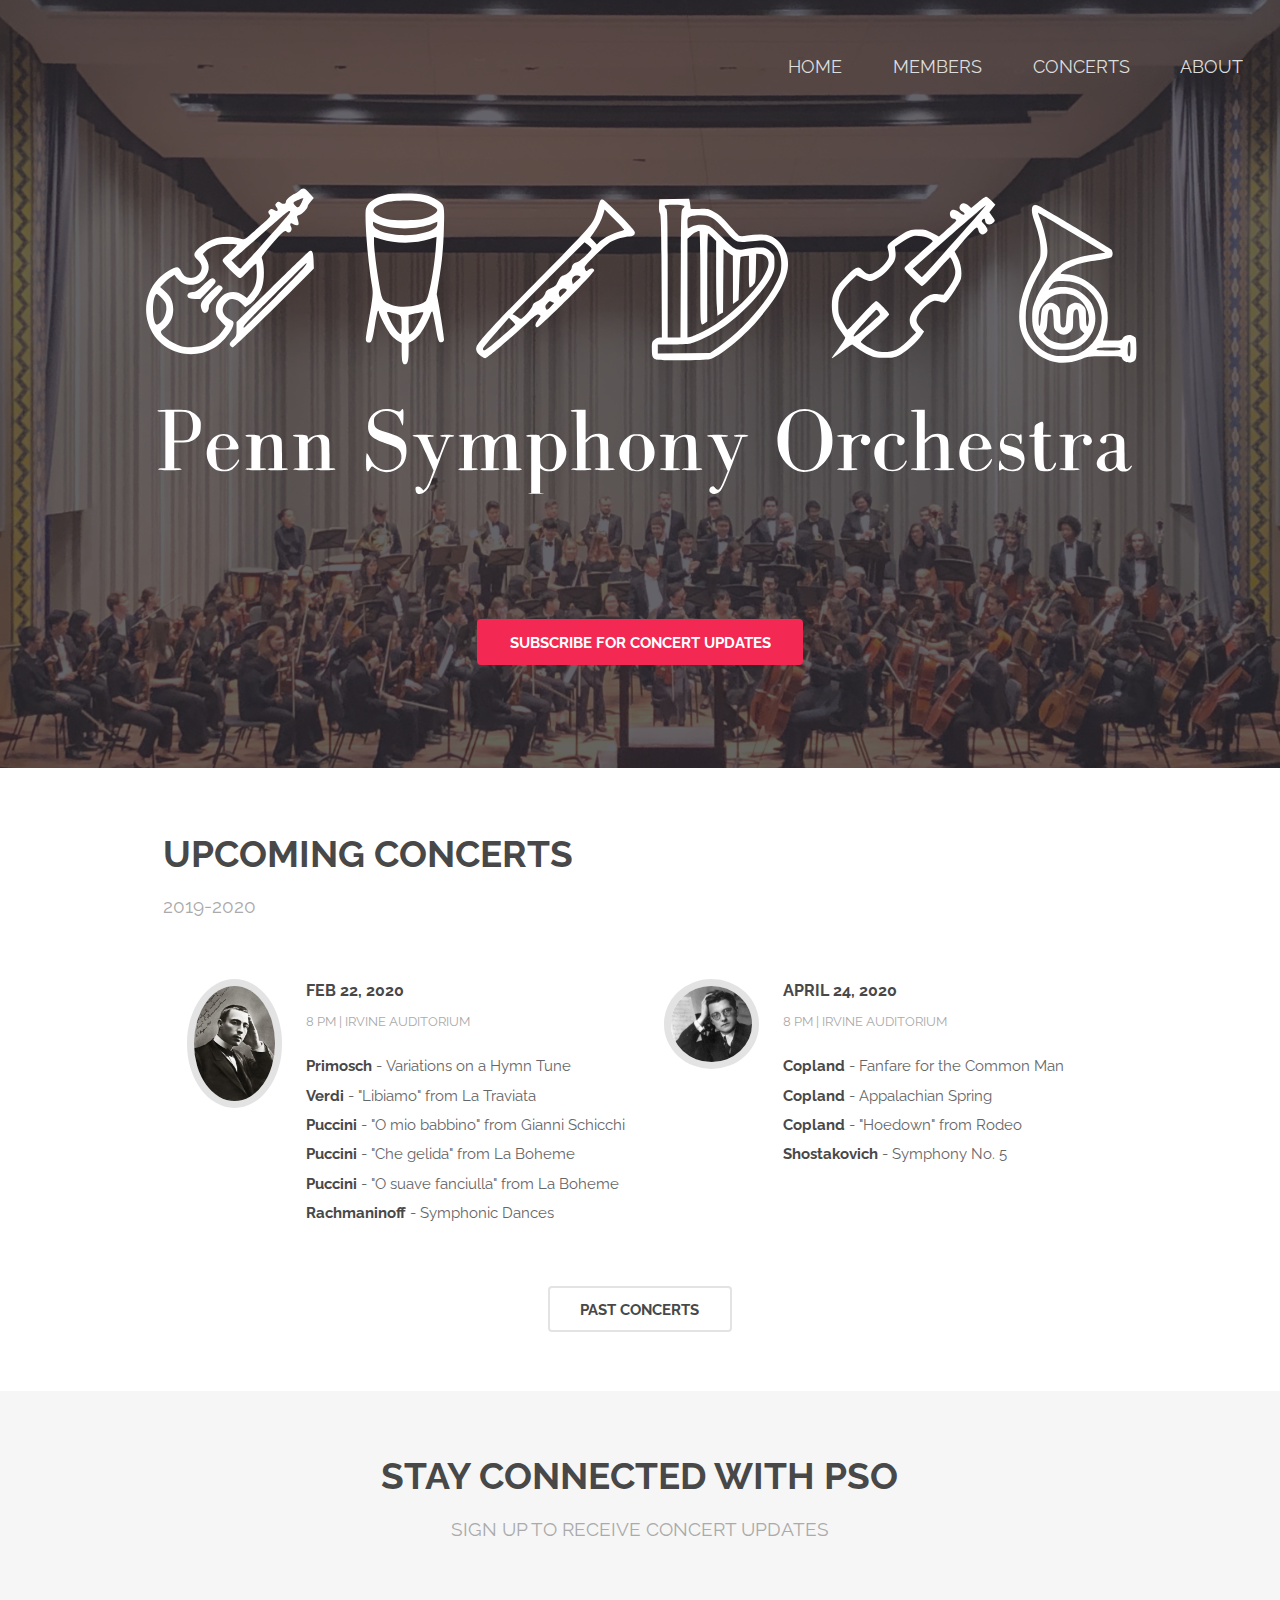
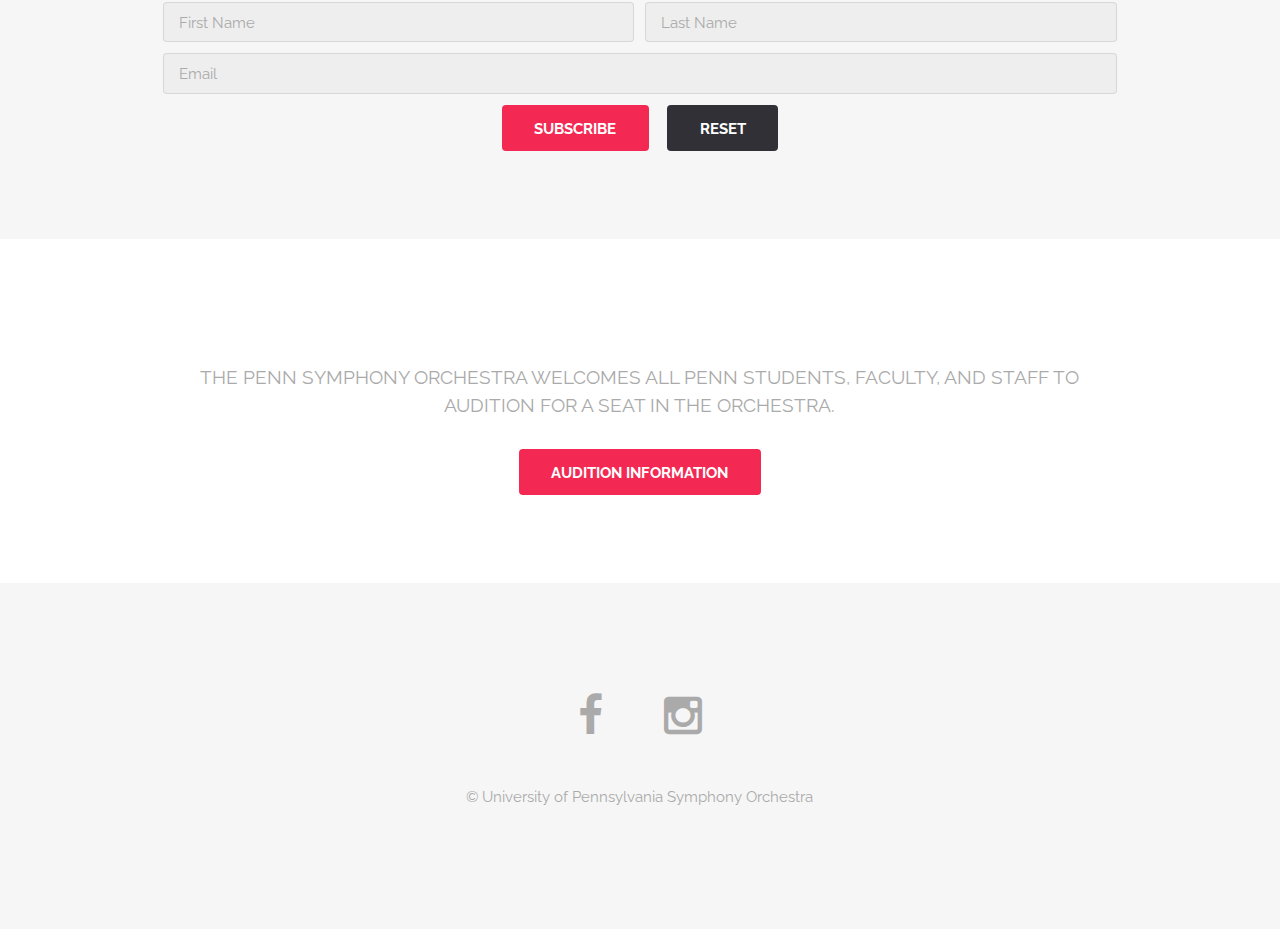
==== index.html @ 278a6c40 "changed file name" ====
<!DOCTYPE HTML>
<!--
	Spatial by TEMPLATED
	templated.co @templatedco
	Released for free under the Creative Commons Attribution 3.0 license (templated.co/license)
-->
<html>
	<head>
		<title>Spatial by TEMPLATED</title>
		<meta charset="utf-8" />
		<meta name="viewport" content="width=device-width, initial-scale=1" />
		<link rel="stylesheet" href="assets/css/main.css" />
	</head>
	<body class="landing">

		<!-- Header -->
			<header id="header" class="alt">
				
				<h1><strong><a href="index.html"></a></strong></h1>
				<nav id="nav">
					<ul>
						<li><a href="index.html">Home</a></li>
						<li><a href="members.html">Members</a></li>
						<li><a href="concert.html">Concerts</a></li>
						<li><a href="generic.html">About</a></li>

					</ul>
				</nav>
			</header>

			<a href="#menu" class="navPanelToggle"><span class="fa fa-bars"></span></a>

		<!-- Banner -->
		<section id="banner">

				<div align = "center">
					<div class = "10u$">
						<span class = "image ">
							
							<img src = "images/psoLogoWhite.svg"  alt>

						</span>
					</div>
				</div>
				<ul class="actions">
					<li><a href="#listserv" class="button special">Subscribe for Concert Updates</a></li>
				</ul>
				
		</section>
		

			<!-- Who are We  -->
				<!-- <section id="who" class="wrapper style2 special">
					<div class="container">
							<h2>Who are we?</h2>
						
						<div class="row 150%">
							<div class="6u 12u$(xsmall)">
								<div class="image fit captioned">
									<img src="images/community.jpg" alt="" />
									<h3>A Community</h3>
								</div>
								<a href="members.html" class="button big">View Gallery</a></li>
								
							</div>

							<div class="6u$ 12u$(xsmall)">
								<div class="image fit captioned">
									<img src="images/orchestra.jpg" alt="" />
									<h3>UPenn's Premier Symphony Orchestra</h3>
								</div>
								<a href="generic.html" class="button big">Learn More</a></li>

							</div>
						</div>
					</div>
				</section> -->

			<!-- Upcoming Concerts  -->
				<section id="upcoming" class="wrapper style1">
					<div class="container">
						<header class="major special">
							<h2>Upcoming Concerts</h2>
							<p>2019-2020</p>
						</header>
						<div class="feature-grid">
							<div class="feature">
								<div class="image rounded"><img src="images/rachmaninoff.jpg" alt="" /></div> 

								<div class="content">
									<header>
										<h4>Feb 22, 2020</h4>
										<p>8 pm | Irvine Auditorium</p>
									</header>
											<p><b>Primosch</b> - Variations on a Hymn Tune <br>
										    <b>Verdi</b> - "Libiamo" from La Traviata <br>
											<b>Puccini</b> - "O mio babbino" from Gianni Schicchi <br>
											<b>Puccini</b> - "Che gelida" from La Boheme <br>
											<b>Puccini</b> - "O suave fanciulla" from La Boheme  <br>
											<b>Rachmaninoff</b> - Symphonic Dances</p> 
								</div>
							</div>
							<div class="feature">
								<div class="image rounded"><img src="images/shostakovich.jpg" alt="" /></div>
								<div class="content">
									<header>
										<h4>April 24, 2020</h4>
										<p>8 pm | Irvine Auditorium</p>
									</header>
									<p>
										<b>Copland</b> - Fanfare for the Common Man <br>
										<b>Copland</b> - Appalachian Spring <br>
										<b>Copland</b> - "Hoedown" from Rodeo <br>
										<b>Shostakovich</b> - Symphony No. 5 <br>
									</p>
								</div>
							</div>

							
							
						</div>
						<center><a href="concert.html#1920" class="button alt">Past Concerts</a></center>

					</div>
				</section>
			<!--ListServ -->	
				<section id="listserv" class="wrapper style2 special">
						<div class="container">
								<header class="major">
									<h2>Stay Connected with PSO</h2>
									<p> Sign up to receive concert updates</p>
								</header>
								<form method="post" action="#">
									<div class="row uniform 50%">
										<div class="6u 12u$(xsmall)">
											<input type="text" name="firstname" id="firstName" value="" placeholder="First Name" />
										</div>
										<div class="6u$ 12u$(xsmall)">
											<input type="text" name="lastname" id="lastName" value="" placeholder="Last Name" />
										</div>
		
										<div class="12u$">
											<input type = "email" name="email" id="email" placeholder="Email"/>
										</div>
										
									
									
										<div class="12u$">
											<ul class="actions">
												<li><input type="submit" value="Subscribe" class="special" /></li>
												<li><input type="reset" value="Reset" /></li>
											</ul>
										</div>
									</div>
								</form>
								
						</div>
				</section>


				


			<!-- Audition Info -->
				<section id="audition" class="wrapper style3 special">
					<div class="container">
						<header class="major">
							<h2>Join the Orchestra</h2>
							<p>The Penn Symphony Orchestra welcomes all Penn students, faculty, and staff to audition for a seat in the orchestra. </p>
						</header>
						<ul class="actions">
							<li><a href="https://www.sas.upenn.edu/music/performance/auditions" class="button special">Audition Information</a></li>
						</ul>
							
					</div>
				</section>

		<!-- Footer -->
			<footer id="footer">
				<div class="container">
					<ul class="icons">
						<li><a href="https://www.facebook.com/PennOrchestras/" class="icon fa-facebook"></a></li>
						<li><a href="https://www.instagram.com/pennsymphony/" class="icon fa-instagram"></a></li>
					</ul>
					<ul class="copyright">
						<li>&copy; University of Pennsylvania Symphony Orchestra</li>
					</ul>
				</div>
			</footer>

		<!-- Scripts -->
			<script src="assets/js/jquery.min.js"></script>
			<script src="assets/js/skel.min.js"></script>
			<script src="assets/js/util.js"></script>
			<script src="assets/js/main.js"></script>

	</body>
</html>
---- assets/css/main.css ----
@import url(font-awesome.min.css);
@import url(https://fonts.googleapis.com/css?family=Raleway:400,700);

/*
	Spatial by TEMPLATED
	templated.co @templatedco
	Released for free under the Creative Commons Attribution 3.0 license (templated.co/license)
*/

/* Reset */

	html, body, div, span, applet, object, iframe, h1, h2, h3, h4, h5, h6, p, blockquote, pre, a, abbr, acronym, address, big, cite, code, del, dfn, em, img, ins, kbd, q, s, samp, small, strike, strong, sub, sup, tt, var, b, u, i, center, dl, dt, dd, ol, ul, li, fieldset, form, label, legend, table, caption, tbody, tfoot, thead, tr, th, td, article, aside, canvas, details, embed, figure, figcaption, footer, header, hgroup, menu, nav, output, ruby, section, summary, time, mark, audio, video {
		margin: 0;
		padding: 0;
		border: 0;
		font-size: 100%;
		font: inherit;
		vertical-align: baseline;
	}

	article, aside, details, figcaption, figure, footer, header, hgroup, menu, nav, section {
		display: block;
	}

	body {
		line-height: 1;
	}

	ol, ul {
		list-style: none;
	}

	blockquote, q {
		quotes: none;
	}

	blockquote:before, blockquote:after, q:before, q:after {
		content: '';
		content: none;
	}

	table {
		border-collapse: collapse;
		border-spacing: 0;
	}

	body {
		-webkit-text-size-adjust: none;
	}

/* Box Model */

	*, *:before, *:after {
		-moz-box-sizing: border-box;
		-webkit-box-sizing: border-box;
		box-sizing: border-box;
	}

/* Containers */

	.container {
		margin-left: auto;
		margin-right: auto;
	}

	.container.\31 25\25 {
		width: 100%;
		max-width: 100em;
		min-width: 80em;
	}

	.container.\37 5\25 {
		width: 60em;
	}

	.container.\35 0\25 {
		width: 40em;
	}

	.container.\32 5\25 {
		width: 20em;
	}

	.container {
		width: 80em;
	}

	@media screen and (max-width: 1680px) {

		.container.\31 25\25 {
			width: 100%;
			max-width: 100em;
			min-width: 80em;
		}

		.container.\37 5\25 {
			width: 60em;
		}

		.container.\35 0\25 {
			width: 40em;
		}

		.container.\32 5\25 {
			width: 20em;
		}

		.container {
			width: 80em;
		}

	}

	@media screen and (max-width: 1280px) {

		.container.\31 25\25 {
			width: 100%;
			max-width: 81.25em;
			min-width: 65em;
		}

		.container.\37 5\25 {
			width: 48.75em;
		}

		.container.\35 0\25 {
			width: 32.5em;
		}

		.container.\32 5\25 {
			width: 16.25em;
		}

		.container {
			width: 65em;
		}

	}

	@media screen and (max-width: 980px) {

		.container.\31 25\25 {
			width: 100%;
			max-width: 112.5%;
			min-width: 90%;
		}

		.container.\37 5\25 {
			width: 67.5%;
		}

		.container.\35 0\25 {
			width: 45%;
		}

		.container.\32 5\25 {
			width: 22.5%;
		}

		.container {
			width: 90%;
		}

	}

	@media screen and (max-width: 736px) {

		.container.\31 25\25 {
			width: 100%;
			max-width: 112.5%;
			min-width: 90%;
		}

		.container.\37 5\25 {
			width: 67.5%;
		}

		.container.\35 0\25 {
			width: 45%;
		}

		.container.\32 5\25 {
			width: 22.5%;
		}

		.container {
			width: 90% !important;
		}

	}

	@media screen and (max-width: 480px) {

		.container.\31 25\25 {
			width: 100%;
			max-width: 112.5%;
			min-width: 90%;
		}

		.container.\37 5\25 {
			width: 67.5%;
		}

		.container.\35 0\25 {
			width: 45%;
		}

		.container.\32 5\25 {
			width: 22.5%;
		}

		.container {
			width: 90% !important;
		}

	}

/* Grid */

	.row {
		border-bottom: solid 1px transparent;
		-moz-box-sizing: border-box;
		-webkit-box-sizing: border-box;
		box-sizing: border-box;
	}

	.row > * {
		float: left;
		-moz-box-sizing: border-box;
		-webkit-box-sizing: border-box;
		box-sizing: border-box;
	}

	.row:after, .row:before {
		content: '';
		display: block;
		clear: both;
		height: 0;
	}

	.row.uniform > * > :first-child {
		margin-top: 0;
	}

	.row.uniform > * > :last-child {
		margin-bottom: 0;
	}

	.row.\30 \25 > * {
		padding: 0 0 0 0em;
	}

	.row.\30 \25 {
		margin: 0 0 -1px 0em;
	}

	.row.uniform.\30 \25 > * {
		padding: 0em 0 0 0em;
	}

	.row.uniform.\30 \25 {
		margin: 0em 0 -1px 0em;
	}

	.row > * {
		padding: 0 0 0 2em;
	}

	.row {
		margin: 0 0 -1px -2em;
	}

	.row.uniform > * {
		padding: 2em 0 0 2em;
	}

	.row.uniform {
		margin: -2em 0 -1px -2em;
	}

	.row.\32 00\25 > * {
		padding: 0 0 0 4em;
	}

	.row.\32 00\25 {
		margin: 0 0 -1px -4em;
	}

	.row.uniform.\32 00\25 > * {
		padding: 4em 0 0 4em;
	}

	.row.uniform.\32 00\25 {
		margin: -4em 0 -1px -4em;
	}

	.row.\31 50\25 > * {
		padding: 0 0 0 3em;
	}

	.row.\31 50\25 {
		margin: 0 0 -1px -3em;
	}

	.row.uniform.\31 50\25 > * {
		padding: 3em 0 0 3em;
	}

	.row.uniform.\31 50\25 {
		margin: -3em 0 -1px -3em;
	}

	.row.\35 0\25 > * {
		padding: 0 0 0 1em;
	}

	.row.\35 0\25 {
		margin: 0 0 -1px -1em;
	}

	.row.uniform.\35 0\25 > * {
		padding: 1em 0 0 1em;
	}

	.row.uniform.\35 0\25 {
		margin: -1em 0 -1px -1em;
	}

	.row.\32 5\25 > * {
		padding: 0 0 0 0.5em;
	}

	.row.\32 5\25 {
		margin: 0 0 -1px -0.5em;
	}

	.row.uniform.\32 5\25 > * {
		padding: 0.5em 0 0 0.5em;
	}

	.row.uniform.\32 5\25 {
		margin: -0.5em 0 -1px -0.5em;
	}

	.\31 2u, .\31 2u\24 {
		width: 100%;
		clear: none;
		margin-left: 0;
	}

	.\31 1u, .\31 1u\24 {
		width: 91.6666666667%;
		clear: none;
		margin-left: 0;
	}

	.\31 0u, .\31 0u\24 {
		width: 83.3333333333%;
		clear: none;
		margin-left: 0;
	}

	.\39 u, .\39 u\24 {
		width: 75%;
		clear: none;
		margin-left: 0;
	}

	.\38 u, .\38 u\24 {
		width: 66.6666666667%;
		clear: none;
		margin-left: 0;
	}

	.\37 u, .\37 u\24 {
		width: 58.3333333333%;
		clear: none;
		margin-left: 0;
	}

	.\36 u, .\36 u\24 {
		width: 50%;
		clear: none;
		margin-left: 0;
	}

	.\35 u, .\35 u\24 {
		width: 41.6666666667%;
		clear: none;
		margin-left: 0;
	}

	.\34 u, .\34 u\24 {
		width: 33.3333333333%;
		clear: none;
		margin-left: 0;
	}

	.\33 u, .\33 u\24 {
		width: 25%;
		clear: none;
		margin-left: 0;
	}

	.\32 u, .\32 u\24 {
		width: 16.6666666667%;
		clear: none;
		margin-left: 0;
	}

	.\31 u, .\31 u\24 {
		width: 8.3333333333%;
		clear: none;
		margin-left: 0;
	}

	.\31 2u\24 + *,
	.\31 1u\24 + *,
	.\31 0u\24 + *,
	.\39 u\24 + *,
	.\38 u\24 + *,
	.\37 u\24 + *,
	.\36 u\24 + *,
	.\35 u\24 + *,
	.\34 u\24 + *,
	.\33 u\24 + *,
	.\32 u\24 + *,
	.\31 u\24 + * {
		clear: left;
	}

	.\-11u {
		margin-left: 91.66667%;
	}

	.\-10u {
		margin-left: 83.33333%;
	}

	.\-9u {
		margin-left: 75%;
	}

	.\-8u {
		margin-left: 66.66667%;
	}

	.\-7u {
		margin-left: 58.33333%;
	}

	.\-6u {
		margin-left: 50%;
	}

	.\-5u {
		margin-left: 41.66667%;
	}

	.\-4u {
		margin-left: 33.33333%;
	}

	.\-3u {
		margin-left: 25%;
	}

	.\-2u {
		margin-left: 16.66667%;
	}

	.\-1u {
		margin-left: 8.33333%;
	}

	@media screen and (max-width: 1680px) {

		.row > * {
			padding: 0 0 0 2em;
		}

		.row {
			margin: 0 0 -1px -2em;
		}

		.row.uniform > * {
			padding: 2em 0 0 2em;
		}

		.row.uniform {
			margin: -2em 0 -1px -2em;
		}

		.row.\32 00\25 > * {
			padding: 0 0 0 4em;
		}

		.row.\32 00\25 {
			margin: 0 0 -1px -4em;
		}

		.row.uniform.\32 00\25 > * {
			padding: 4em 0 0 4em;
		}

		.row.uniform.\32 00\25 {
			margin: -4em 0 -1px -4em;
		}

		.row.\31 50\25 > * {
			padding: 0 0 0 3em;
		}

		.row.\31 50\25 {
			margin: 0 0 -1px -3em;
		}

		.row.uniform.\31 50\25 > * {
			padding: 3em 0 0 3em;
		}

		.row.uniform.\31 50\25 {
			margin: -3em 0 -1px -3em;
		}

		.row.\35 0\25 > * {
			padding: 0 0 0 1em;
		}

		.row.\35 0\25 {
			margin: 0 0 -1px -1em;
		}

		.row.uniform.\35 0\25 > * {
			padding: 1em 0 0 1em;
		}

		.row.uniform.\35 0\25 {
			margin: -1em 0 -1px -1em;
		}

		.row.\32 5\25 > * {
			padding: 0 0 0 0.5em;
		}

		.row.\32 5\25 {
			margin: 0 0 -1px -0.5em;
		}

		.row.uniform.\32 5\25 > * {
			padding: 0.5em 0 0 0.5em;
		}

		.row.uniform.\32 5\25 {
			margin: -0.5em 0 -1px -0.5em;
		}

		.\31 2u\28xlarge\29, .\31 2u\24\28xlarge\29 {
			width: 100%;
			clear: none;
			margin-left: 0;
		}

		.\31 1u\28xlarge\29, .\31 1u\24\28xlarge\29 {
			width: 91.6666666667%;
			clear: none;
			margin-left: 0;
		}

		.\31 0u\28xlarge\29, .\31 0u\24\28xlarge\29 {
			width: 83.3333333333%;
			clear: none;
			margin-left: 0;
		}

		.\39 u\28xlarge\29, .\39 u\24\28xlarge\29 {
			width: 75%;
			clear: none;
			margin-left: 0;
		}

		.\38 u\28xlarge\29, .\38 u\24\28xlarge\29 {
			width: 66.6666666667%;
			clear: none;
			margin-left: 0;
		}

		.\37 u\28xlarge\29, .\37 u\24\28xlarge\29 {
			width: 58.3333333333%;
			clear: none;
			margin-left: 0;
		}

		.\36 u\28xlarge\29, .\36 u\24\28xlarge\29 {
			width: 50%;
			clear: none;
			margin-left: 0;
		}

		.\35 u\28xlarge\29, .\35 u\24\28xlarge\29 {
			width: 41.6666666667%;
			clear: none;
			margin-left: 0;
		}

		.\34 u\28xlarge\29, .\34 u\24\28xlarge\29 {
			width: 33.3333333333%;
			clear: none;
			margin-left: 0;
		}

		.\33 u\28xlarge\29, .\33 u\24\28xlarge\29 {
			width: 25%;
			clear: none;
			margin-left: 0;
		}

		.\32 u\28xlarge\29, .\32 u\24\28xlarge\29 {
			width: 16.6666666667%;
			clear: none;
			margin-left: 0;
		}

		.\31 u\28xlarge\29, .\31 u\24\28xlarge\29 {
			width: 8.3333333333%;
			clear: none;
			margin-left: 0;
		}

		.\31 2u\24\28xlarge\29 + *,
		.\31 1u\24\28xlarge\29 + *,
		.\31 0u\24\28xlarge\29 + *,
		.\39 u\24\28xlarge\29 + *,
		.\38 u\24\28xlarge\29 + *,
		.\37 u\24\28xlarge\29 + *,
		.\36 u\24\28xlarge\29 + *,
		.\35 u\24\28xlarge\29 + *,
		.\34 u\24\28xlarge\29 + *,
		.\33 u\24\28xlarge\29 + *,
		.\32 u\24\28xlarge\29 + *,
		.\31 u\24\28xlarge\29 + * {
			clear: left;
		}

		.\-11u\28xlarge\29 {
			margin-left: 91.66667%;
		}

		.\-10u\28xlarge\29 {
			margin-left: 83.33333%;
		}

		.\-9u\28xlarge\29 {
			margin-left: 75%;
		}

		.\-8u\28xlarge\29 {
			margin-left: 66.66667%;
		}

		.\-7u\28xlarge\29 {
			margin-left: 58.33333%;
		}

		.\-6u\28xlarge\29 {
			margin-left: 50%;
		}

		.\-5u\28xlarge\29 {
			margin-left: 41.66667%;
		}

		.\-4u\28xlarge\29 {
			margin-left: 33.33333%;
		}

		.\-3u\28xlarge\29 {
			margin-left: 25%;
		}

		.\-2u\28xlarge\29 {
			margin-left: 16.66667%;
		}

		.\-1u\28xlarge\29 {
			margin-left: 8.33333%;
		}

	}

	@media screen and (max-width: 1280px) {

		.row > * {
			padding: 0 0 0 1.5em;
		}

		.row {
			margin: 0 0 -1px -1.5em;
		}

		.row.uniform > * {
			padding: 1.5em 0 0 1.5em;
		}

		.row.uniform {
			margin: -1.5em 0 -1px -1.5em;
		}

		.row.\32 00\25 > * {
			padding: 0 0 0 3em;
		}

		.row.\32 00\25 {
			margin: 0 0 -1px -3em;
		}

		.row.uniform.\32 00\25 > * {
			padding: 3em 0 0 3em;
		}

		.row.uniform.\32 00\25 {
			margin: -3em 0 -1px -3em;
		}

		.row.\31 50\25 > * {
			padding: 0 0 0 2.25em;
		}

		.row.\31 50\25 {
			margin: 0 0 -1px -2.25em;
		}

		.row.uniform.\31 50\25 > * {
			padding: 2.25em 0 0 2.25em;
		}

		.row.uniform.\31 50\25 {
			margin: -2.25em 0 -1px -2.25em;
		}

		.row.\35 0\25 > * {
			padding: 0 0 0 0.75em;
		}

		.row.\35 0\25 {
			margin: 0 0 -1px -0.75em;
		}

		.row.uniform.\35 0\25 > * {
			padding: 0.75em 0 0 0.75em;
		}

		.row.uniform.\35 0\25 {
			margin: -0.75em 0 -1px -0.75em;
		}

		.row.\32 5\25 > * {
			padding: 0 0 0 0.375em;
		}

		.row.\32 5\25 {
			margin: 0 0 -1px -0.375em;
		}

		.row.uniform.\32 5\25 > * {
			padding: 0.375em 0 0 0.375em;
		}

		.row.uniform.\32 5\25 {
			margin: -0.375em 0 -1px -0.375em;
		}

		.\31 2u\28large\29, .\31 2u\24\28large\29 {
			width: 100%;
			clear: none;
			margin-left: 0;
		}

		.\31 1u\28large\29, .\31 1u\24\28large\29 {
			width: 91.6666666667%;
			clear: none;
			margin-left: 0;
		}

		.\31 0u\28large\29, .\31 0u\24\28large\29 {
			width: 83.3333333333%;
			clear: none;
			margin-left: 0;
		}

		.\39 u\28large\29, .\39 u\24\28large\29 {
			width: 75%;
			clear: none;
			margin-left: 0;
		}

		.\38 u\28large\29, .\38 u\24\28large\29 {
			width: 66.6666666667%;
			clear: none;
			margin-left: 0;
		}

		.\37 u\28large\29, .\37 u\24\28large\29 {
			width: 58.3333333333%;
			clear: none;
			margin-left: 0;
		}

		.\36 u\28large\29, .\36 u\24\28large\29 {
			width: 50%;
			clear: none;
			margin-left: 0;
		}

		.\35 u\28large\29, .\35 u\24\28large\29 {
			width: 41.6666666667%;
			clear: none;
			margin-left: 0;
		}

		.\34 u\28large\29, .\34 u\24\28large\29 {
			width: 33.3333333333%;
			clear: none;
			margin-left: 0;
		}

		.\33 u\28large\29, .\33 u\24\28large\29 {
			width: 25%;
			clear: none;
			margin-left: 0;
		}

		.\32 u\28large\29, .\32 u\24\28large\29 {
			width: 16.6666666667%;
			clear: none;
			margin-left: 0;
		}

		.\31 u\28large\29, .\31 u\24\28large\29 {
			width: 8.3333333333%;
			clear: none;
			margin-left: 0;
		}

		.\31 2u\24\28large\29 + *,
		.\31 1u\24\28large\29 + *,
		.\31 0u\24\28large\29 + *,
		.\39 u\24\28large\29 + *,
		.\38 u\24\28large\29 + *,
		.\37 u\24\28large\29 + *,
		.\36 u\24\28large\29 + *,
		.\35 u\24\28large\29 + *,
		.\34 u\24\28large\29 + *,
		.\33 u\24\28large\29 + *,
		.\32 u\24\28large\29 + *,
		.\31 u\24\28large\29 + * {
			clear: left;
		}

		.\-11u\28large\29 {
			margin-left: 91.66667%;
		}

		.\-10u\28large\29 {
			margin-left: 83.33333%;
		}

		.\-9u\28large\29 {
			margin-left: 75%;
		}

		.\-8u\28large\29 {
			margin-left: 66.66667%;
		}

		.\-7u\28large\29 {
			margin-left: 58.33333%;
		}

		.\-6u\28large\29 {
			margin-left: 50%;
		}

		.\-5u\28large\29 {
			margin-left: 41.66667%;
		}

		.\-4u\28large\29 {
			margin-left: 33.33333%;
		}

		.\-3u\28large\29 {
			margin-left: 25%;
		}

		.\-2u\28large\29 {
			margin-left: 16.66667%;
		}

		.\-1u\28large\29 {
			margin-left: 8.33333%;
		}

	}

	@media screen and (max-width: 980px) {

		.row > * {
			padding: 0 0 0 1.5em;
		}

		.row {
			margin: 0 0 -1px -1.5em;
		}

		.row.uniform > * {
			padding: 1.5em 0 0 1.5em;
		}

		.row.uniform {
			margin: -1.5em 0 -1px -1.5em;
		}

		.row.\32 00\25 > * {
			padding: 0 0 0 3em;
		}

		.row.\32 00\25 {
			margin: 0 0 -1px -3em;
		}

		.row.uniform.\32 00\25 > * {
			padding: 3em 0 0 3em;
		}

		.row.uniform.\32 00\25 {
			margin: -3em 0 -1px -3em;
		}

		.row.\31 50\25 > * {
			padding: 0 0 0 2.25em;
		}

		.row.\31 50\25 {
			margin: 0 0 -1px -2.25em;
		}

		.row.uniform.\31 50\25 > * {
			padding: 2.25em 0 0 2.25em;
		}

		.row.uniform.\31 50\25 {
			margin: -2.25em 0 -1px -2.25em;
		}

		.row.\35 0\25 > * {
			padding: 0 0 0 0.75em;
		}

		.row.\35 0\25 {
			margin: 0 0 -1px -0.75em;
		}

		.row.uniform.\35 0\25 > * {
			padding: 0.75em 0 0 0.75em;
		}

		.row.uniform.\35 0\25 {
			margin: -0.75em 0 -1px -0.75em;
		}

		.row.\32 5\25 > * {
			padding: 0 0 0 0.375em;
		}

		.row.\32 5\25 {
			margin: 0 0 -1px -0.375em;
		}

		.row.uniform.\32 5\25 > * {
			padding: 0.375em 0 0 0.375em;
		}

		.row.uniform.\32 5\25 {
			margin: -0.375em 0 -1px -0.375em;
		}

		.\31 2u\28medium\29, .\31 2u\24\28medium\29 {
			width: 100%;
			clear: none;
			margin-left: 0;
		}

		.\31 1u\28medium\29, .\31 1u\24\28medium\29 {
			width: 91.6666666667%;
			clear: none;
			margin-left: 0;
		}

		.\31 0u\28medium\29, .\31 0u\24\28medium\29 {
			width: 83.3333333333%;
			clear: none;
			margin-left: 0;
		}

		.\39 u\28medium\29, .\39 u\24\28medium\29 {
			width: 75%;
			clear: none;
			margin-left: 0;
		}

		.\38 u\28medium\29, .\38 u\24\28medium\29 {
			width: 66.6666666667%;
			clear: none;
			margin-left: 0;
		}

		.\37 u\28medium\29, .\37 u\24\28medium\29 {
			width: 58.3333333333%;
			clear: none;
			margin-left: 0;
		}

		.\36 u\28medium\29, .\36 u\24\28medium\29 {
			width: 50%;
			clear: none;
			margin-left: 0;
		}

		.\35 u\28medium\29, .\35 u\24\28medium\29 {
			width: 41.6666666667%;
			clear: none;
			margin-left: 0;
		}

		.\34 u\28medium\29, .\34 u\24\28medium\29 {
			width: 33.3333333333%;
			clear: none;
			margin-left: 0;
		}

		.\33 u\28medium\29, .\33 u\24\28medium\29 {
			width: 25%;
			clear: none;
			margin-left: 0;
		}

		.\32 u\28medium\29, .\32 u\24\28medium\29 {
			width: 16.6666666667%;
			clear: none;
			margin-left: 0;
		}

		.\31 u\28medium\29, .\31 u\24\28medium\29 {
			width: 8.3333333333%;
			clear: none;
			margin-left: 0;
		}

		.\31 2u\24\28medium\29 + *,
		.\31 1u\24\28medium\29 + *,
		.\31 0u\24\28medium\29 + *,
		.\39 u\24\28medium\29 + *,
		.\38 u\24\28medium\29 + *,
		.\37 u\24\28medium\29 + *,
		.\36 u\24\28medium\29 + *,
		.\35 u\24\28medium\29 + *,
		.\34 u\24\28medium\29 + *,
		.\33 u\24\28medium\29 + *,
		.\32 u\24\28medium\29 + *,
		.\31 u\24\28medium\29 + * {
			clear: left;
		}

		.\-11u\28medium\29 {
			margin-left: 91.66667%;
		}

		.\-10u\28medium\29 {
			margin-left: 83.33333%;
		}

		.\-9u\28medium\29 {
			margin-left: 75%;
		}

		.\-8u\28medium\29 {
			margin-left: 66.66667%;
		}

		.\-7u\28medium\29 {
			margin-left: 58.33333%;
		}

		.\-6u\28medium\29 {
			margin-left: 50%;
		}

		.\-5u\28medium\29 {
			margin-left: 41.66667%;
		}

		.\-4u\28medium\29 {
			margin-left: 33.33333%;
		}

		.\-3u\28medium\29 {
			margin-left: 25%;
		}

		.\-2u\28medium\29 {
			margin-left: 16.66667%;
		}

		.\-1u\28medium\29 {
			margin-left: 8.33333%;
		}

	}

	@media screen and (max-width: 736px) {

		.row > * {
			padding: 0 0 0 1.25em;
		}

		.row {
			margin: 0 0 -1px -1.25em;
		}

		.row.uniform > * {
			padding: 1.25em 0 0 1.25em;
		}

		.row.uniform {
			margin: -1.25em 0 -1px -1.25em;
		}

		.row.\32 00\25 > * {
			padding: 0 0 0 2.5em;
		}

		.row.\32 00\25 {
			margin: 0 0 -1px -2.5em;
		}

		.row.uniform.\32 00\25 > * {
			padding: 2.5em 0 0 2.5em;
		}

		.row.uniform.\32 00\25 {
			margin: -2.5em 0 -1px -2.5em;
		}

		.row.\31 50\25 > * {
			padding: 0 0 0 1.875em;
		}

		.row.\31 50\25 {
			margin: 0 0 -1px -1.875em;
		}

		.row.uniform.\31 50\25 > * {
			padding: 1.875em 0 0 1.875em;
		}

		.row.uniform.\31 50\25 {
			margin: -1.875em 0 -1px -1.875em;
		}

		.row.\35 0\25 > * {
			padding: 0 0 0 0.625em;
		}

		.row.\35 0\25 {
			margin: 0 0 -1px -0.625em;
		}

		.row.uniform.\35 0\25 > * {
			padding: 0.625em 0 0 0.625em;
		}

		.row.uniform.\35 0\25 {
			margin: -0.625em 0 -1px -0.625em;
		}

		.row.\32 5\25 > * {
			padding: 0 0 0 0.3125em;
		}

		.row.\32 5\25 {
			margin: 0 0 -1px -0.3125em;
		}

		.row.uniform.\32 5\25 > * {
			padding: 0.3125em 0 0 0.3125em;
		}

		.row.uniform.\32 5\25 {
			margin: -0.3125em 0 -1px -0.3125em;
		}

		.\31 2u\28small\29, .\31 2u\24\28small\29 {
			width: 100%;
			clear: none;
			margin-left: 0;
		}

		.\31 1u\28small\29, .\31 1u\24\28small\29 {
			width: 91.6666666667%;
			clear: none;
			margin-left: 0;
		}

		.\31 0u\28small\29, .\31 0u\24\28small\29 {
			width: 83.3333333333%;
			clear: none;
			margin-left: 0;
		}

		.\39 u\28small\29, .\39 u\24\28small\29 {
			width: 75%;
			clear: none;
			margin-left: 0;
		}

		.\38 u\28small\29, .\38 u\24\28small\29 {
			width: 66.6666666667%;
			clear: none;
			margin-left: 0;
		}

		.\37 u\28small\29, .\37 u\24\28small\29 {
			width: 58.3333333333%;
			clear: none;
			margin-left: 0;
		}

		.\36 u\28small\29, .\36 u\24\28small\29 {
			width: 50%;
			clear: none;
			margin-left: 0;
		}

		.\35 u\28small\29, .\35 u\24\28small\29 {
			width: 41.6666666667%;
			clear: none;
			margin-left: 0;
		}

		.\34 u\28small\29, .\34 u\24\28small\29 {
			width: 33.3333333333%;
			clear: none;
			margin-left: 0;
		}

		.\33 u\28small\29, .\33 u\24\28small\29 {
			width: 25%;
			clear: none;
			margin-left: 0;
		}

		.\32 u\28small\29, .\32 u\24\28small\29 {
			width: 16.6666666667%;
			clear: none;
			margin-left: 0;
		}

		.\31 u\28small\29, .\31 u\24\28small\29 {
			width: 8.3333333333%;
			clear: none;
			margin-left: 0;
		}

		.\31 2u\24\28small\29 + *,
		.\31 1u\24\28small\29 + *,
		.\31 0u\24\28small\29 + *,
		.\39 u\24\28small\29 + *,
		.\38 u\24\28small\29 + *,
		.\37 u\24\28small\29 + *,
		.\36 u\24\28small\29 + *,
		.\35 u\24\28small\29 + *,
		.\34 u\24\28small\29 + *,
		.\33 u\24\28small\29 + *,
		.\32 u\24\28small\29 + *,
		.\31 u\24\28small\29 + * {
			clear: left;
		}

		.\-11u\28small\29 {
			margin-left: 91.66667%;
		}

		.\-10u\28small\29 {
			margin-left: 83.33333%;
		}

		.\-9u\28small\29 {
			margin-left: 75%;
		}

		.\-8u\28small\29 {
			margin-left: 66.66667%;
		}

		.\-7u\28small\29 {
			margin-left: 58.33333%;
		}

		.\-6u\28small\29 {
			margin-left: 50%;
		}

		.\-5u\28small\29 {
			margin-left: 41.66667%;
		}

		.\-4u\28small\29 {
			margin-left: 33.33333%;
		}

		.\-3u\28small\29 {
			margin-left: 25%;
		}

		.\-2u\28small\29 {
			margin-left: 16.66667%;
		}

		.\-1u\28small\29 {
			margin-left: 8.33333%;
		}

	}

	@media screen and (max-width: 480px) {

		.row > * {
			padding: 0 0 0 1.25em;
		}

		.row {
			margin: 0 0 -1px -1.25em;
		}

		.row.uniform > * {
			padding: 1.25em 0 0 1.25em;
		}

		.row.uniform {
			margin: -1.25em 0 -1px -1.25em;
		}

		.row.\32 00\25 > * {
			padding: 0 0 0 2.5em;
		}

		.row.\32 00\25 {
			margin: 0 0 -1px -2.5em;
		}

		.row.uniform.\32 00\25 > * {
			padding: 2.5em 0 0 2.5em;
		}

		.row.uniform.\32 00\25 {
			margin: -2.5em 0 -1px -2.5em;
		}

		.row.\31 50\25 > * {
			padding: 0 0 0 1.875em;
		}

		.row.\31 50\25 {
			margin: 0 0 -1px -1.875em;
		}

		.row.uniform.\31 50\25 > * {
			padding: 1.875em 0 0 1.875em;
		}

		.row.uniform.\31 50\25 {
			margin: -1.875em 0 -1px -1.875em;
		}

		.row.\35 0\25 > * {
			padding: 0 0 0 0.625em;
		}

		.row.\35 0\25 {
			margin: 0 0 -1px -0.625em;
		}

		.row.uniform.\35 0\25 > * {
			padding: 0.625em 0 0 0.625em;
		}

		.row.uniform.\35 0\25 {
			margin: -0.625em 0 -1px -0.625em;
		}

		.row.\32 5\25 > * {
			padding: 0 0 0 0.3125em;
		}

		.row.\32 5\25 {
			margin: 0 0 -1px -0.3125em;
		}

		.row.uniform.\32 5\25 > * {
			padding: 0.3125em 0 0 0.3125em;
		}

		.row.uniform.\32 5\25 {
			margin: -0.3125em 0 -1px -0.3125em;
		}

		.\31 2u\28xsmall\29, .\31 2u\24\28xsmall\29 {
			width: 100%;
			clear: none;
			margin-left: 0;
		}

		.\31 1u\28xsmall\29, .\31 1u\24\28xsmall\29 {
			width: 91.6666666667%;
			clear: none;
			margin-left: 0;
		}

		.\31 0u\28xsmall\29, .\31 0u\24\28xsmall\29 {
			width: 83.3333333333%;
			clear: none;
			margin-left: 0;
		}

		.\39 u\28xsmall\29, .\39 u\24\28xsmall\29 {
			width: 75%;
			clear: none;
			margin-left: 0;
		}

		.\38 u\28xsmall\29, .\38 u\24\28xsmall\29 {
			width: 66.6666666667%;
			clear: none;
			margin-left: 0;
		}

		.\37 u\28xsmall\29, .\37 u\24\28xsmall\29 {
			width: 58.3333333333%;
			clear: none;
			margin-left: 0;
		}

		.\36 u\28xsmall\29, .\36 u\24\28xsmall\29 {
			width: 50%;
			clear: none;
			margin-left: 0;
		}

		.\35 u\28xsmall\29, .\35 u\24\28xsmall\29 {
			width: 41.6666666667%;
			clear: none;
			margin-left: 0;
		}

		.\34 u\28xsmall\29, .\34 u\24\28xsmall\29 {
			width: 33.3333333333%;
			clear: none;
			margin-left: 0;
		}

		.\33 u\28xsmall\29, .\33 u\24\28xsmall\29 {
			width: 25%;
			clear: none;
			margin-left: 0;
		}

		.\32 u\28xsmall\29, .\32 u\24\28xsmall\29 {
			width: 16.6666666667%;
			clear: none;
			margin-left: 0;
		}

		.\31 u\28xsmall\29, .\31 u\24\28xsmall\29 {
			width: 8.3333333333%;
			clear: none;
			margin-left: 0;
		}

		.\31 2u\24\28xsmall\29 + *,
		.\31 1u\24\28xsmall\29 + *,
		.\31 0u\24\28xsmall\29 + *,
		.\39 u\24\28xsmall\29 + *,
		.\38 u\24\28xsmall\29 + *,
		.\37 u\24\28xsmall\29 + *,
		.\36 u\24\28xsmall\29 + *,
		.\35 u\24\28xsmall\29 + *,
		.\34 u\24\28xsmall\29 + *,
		.\33 u\24\28xsmall\29 + *,
		.\32 u\24\28xsmall\29 + *,
		.\31 u\24\28xsmall\29 + * {
			clear: left;
		}

		.\-11u\28xsmall\29 {
			margin-left: 91.66667%;
		}

		.\-10u\28xsmall\29 {
			margin-left: 83.33333%;
		}

		.\-9u\28xsmall\29 {
			margin-left: 75%;
		}

		.\-8u\28xsmall\29 {
			margin-left: 66.66667%;
		}

		.\-7u\28xsmall\29 {
			margin-left: 58.33333%;
		}

		.\-6u\28xsmall\29 {
			margin-left: 50%;
		}

		.\-5u\28xsmall\29 {
			margin-left: 41.66667%;
		}

		.\-4u\28xsmall\29 {
			margin-left: 33.33333%;
		}

		.\-3u\28xsmall\29 {
			margin-left: 25%;
		}

		.\-2u\28xsmall\29 {
			margin-left: 16.66667%;
		}

		.\-1u\28xsmall\29 {
			margin-left: 8.33333%;
		}

	}

/* Basic */

	@-ms-viewport {
		width: device-width;
	}

	body {
		-ms-overflow-style: scrollbar;
	}

	@media screen and (max-width: 480px) {

		html, body {
			min-width: 320px;
		}

	}

	body {
		background: #fff;
		padding-top: 6em;
	}

		body.landing {
			padding-top: 0 !important;
		}

		body.landing1 {
			padding-top: 3em !important;
		}

		@media screen and (max-width: 980px) {

			body {
				padding-top: 2em;
			}

		}

		body.is-loading *, body.is-loading *:before, body.is-loading *:after {
			-moz-animation: none !important;
			-webkit-animation: none !important;
			-ms-animation: none !important;
			animation: none !important;
			-moz-transition: none !important;
			-webkit-transition: none !important;
			-ms-transition: none !important;
			transition: none !important;
		}

/* Type */

	body {
		background-color: #fff;
		color: #666;
	}

	body, input, select, textarea {
		font-family: "Raleway", Arial, Helvetica, sans-serif;
		font-size: 13pt;
		font-weight: 400;
		line-height: 2em;
	}

		@media screen and (max-width: 1680px) {

			body, input, select, textarea {
				font-size: 11pt;
			}

		}

		@media screen and (max-width: 1280px) {

			body, input, select, textarea {
				font-size: 11pt;
			}

		}

		@media screen and (max-width: 980px) {

			body, input, select, textarea {
				font-size: 12pt;
			}

		}

		@media screen and (max-width: 736px) {

			body, input, select, textarea {
				font-size: 12pt;
			}

		}

		@media screen and (max-width: 480px) {

			body, input, select, textarea {
				font-size: 12pt;
			}

		}

	a {
		text-decoration: underline;
		color: #f32853;
	}

		a:hover {
			text-decoration: none;
		}

	strong, b {
		color: #484848;
		font-weight: 700;
	}

	em, i {
		font-style: italic;
	}

	p {
		margin: 0 0 2em 0;
	}

	h1, h2, h3, h4, h5, h6 {
		color: #484848;
		font-weight: 700;
		line-height: 1em;
		margin: 0 0 1em 0;
		text-transform: uppercase;
	}



		h1 a, h2 a, h3 a, h4 a, h5 a, h6 a {
			color: inherit;
			text-decoration: none;
		}

	h2 {
		font-size: 1.75em;
		line-height: 1.5em;
	}

	h3 {
		font-size: 1.35em;
		line-height: 1.5em;
	}

	h4 {
		font-size: 1.1em;
		line-height: 1.5em;
	}

	h5 {
		font-size: 0.9em;
		line-height: 1.5em;
	}

	h6 {
		font-size: 0.7em;
		line-height: 1.5em;
	}

	sub {
		font-size: 0.8em;
		position: relative;
		top: 0.5em;
	}

	sup {
		font-size: 0.8em;
		position: relative;
		top: -0.5em;
	}

	blockquote {
		border-left: solid 4px;
		font-style: italic;
		margin: 0 0 2em 0;
		padding: 0.5em 0 0.5em 2em;
	}

	code {
		background: rgba(144, 144, 144, 0.075);
		border-radius: 4px;
		border: solid 1px;
		font-family: "Courier New", monospace;
		font-size: 0.9em;
		margin: 0 0.25em;
		padding: 0.25em 0.65em;
	}

	pre {
		-webkit-overflow-scrolling: touch;
		font-family: "Courier New", monospace;
		font-size: 0.9em;
		margin: 0 0 2em 0;
	}

		pre code {
			display: block;
			line-height: 1.75;
			padding: 1em 1.5em;
			overflow-x: auto;
		}

	hr {
		border: 0;
		border-bottom: solid 1px rgba(144, 144, 144, 0.25);
		margin: 2em 0;
	}

		hr.major {
			margin: 3em 0;
		}

	.align-left {
		text-align: left;
	}

	.align-center {
		text-align: center;
	}

	.align-right {
		text-align: right;
	}

/* Box */

	.box {
		border-radius: 4px;
		border: solid 1px rgba(144, 144, 144, 0.25);
		margin-bottom: 2em;
		padding: 1.5em;
	}

		.box > :last-child,
		.box > :last-child > :last-child,
		.box > :last-child > :last-child > :last-child {
			margin-bottom: 0;
		}

		.box.alt {
			border: 0;
			border-radius: 0;
			padding: 0;
		}

/* Button */

	input[type="submit"],
	input[type="reset"],
	input[type="button"],
	button,
	.button {
		-moz-appearance: none;
		-webkit-appearance: none;
		-ms-appearance: none;
		appearance: none;
		-moz-transition: background-color 0.2s ease-in-out, color 0.2s ease-in-out;
		-webkit-transition: background-color 0.2s ease-in-out, color 0.2s ease-in-out;
		-ms-transition: background-color 0.2s ease-in-out, color 0.2s ease-in-out;
		transition: background-color 0.2s ease-in-out, color 0.2s ease-in-out;
		background-color: #323037;
		border-radius: 4px;
		color: #ffffff !important;
		border: 0;
		cursor: pointer;
		display: inline-block;
		font-weight: 700;
		height: 3.15em;
		line-height: 3.25em;
		padding: 0 2.2em;
		text-align: center;
		text-decoration: none;
		text-transform: uppercase;
		white-space: nowrap;
	}

		input[type="submit"]:hover,
		input[type="reset"]:hover,
		input[type="button"]:hover,
		button:hover,
		.button:hover {
			background-color: #3e3c45;
		}

		input[type="submit"]:active,
		input[type="reset"]:active,
		input[type="button"]:active,
		button:active,
		.button:active {
			background-color: #262429;
		}

		input[type="submit"].icon,
		input[type="reset"].icon,
		input[type="button"].icon,
		button.icon,
		.button.icon {
			padding-left: 1.35em;
		}

			input[type="submit"].icon:before,
			input[type="reset"].icon:before,
			input[type="button"].icon:before,
			button.icon:before,
			.button.icon:before {
				margin-right: 0.5em;
			}

		input[type="submit"].fit,
		input[type="reset"].fit,
		input[type="button"].fit,
		button.fit,
		.button.fit {
			display: block;
			margin: 0 0 1em 0;
			width: 100%;
		}

		input[type="submit"].small,
		input[type="reset"].small,
		input[type="button"].small,
		button.small,
		.button.small {
			font-size: 0.8em;
		}

		input[type="submit"].big,
		input[type="reset"].big,
		input[type="button"].big,
		button.big,
		.button.big {
			font-size: 1.35em;
		}

		input[type="submit"].disabled, input[type="submit"]:disabled,
		input[type="reset"].disabled,
		input[type="reset"]:disabled,
		input[type="button"].disabled,
		input[type="button"]:disabled,
		button.disabled,
		button:disabled,
		.button.disabled,
		.button:disabled {
			-moz-pointer-events: none;
			-webkit-pointer-events: none;
			-ms-pointer-events: none;
			pointer-events: none;
			background-color: #666 !important;
			box-shadow: inset 0 -0.15em 0 0 rgba(0, 0, 0, 0.15);
			color: #fff !important;
			cursor: default;
			opacity: 0.25;
		}

		input[type="submit"].alt,
		input[type="reset"].alt,
		input[type="button"].alt,
		button.alt,
		.button.alt {
			background-color: transparent;
			box-shadow: inset 0 0 0 2px rgba(144, 144, 144, 0.25);
			color: #484848 !important;
		}

			input[type="submit"].alt:hover,
			input[type="reset"].alt:hover,
			input[type="button"].alt:hover,
			button.alt:hover,
			.button.alt:hover {
				background-color: rgba(144, 144, 144, 0.075);
			}

			input[type="submit"].alt:active,
			input[type="reset"].alt:active,
			input[type="button"].alt:active,
			button.alt:active,
			.button.alt:active {
				background-color: rgba(144, 144, 144, 0.2);
			}

			input[type="submit"].alt.icon:before,
			input[type="reset"].alt.icon:before,
			input[type="button"].alt.icon:before,
			button.alt.icon:before,
			.button.alt.icon:before {
				color: #aaa;
			}

		input[type="submit"].special,
		input[type="reset"].special,
		input[type="button"].special,
		button.special,
		.button.special {
			background-color: #f32853;
			color: #ffffff !important;
		}

			input[type="submit"].special:hover,
			input[type="reset"].special:hover,
			input[type="button"].special:hover,
			button.special:hover,
			.button.special:hover {
				background-color: #f44066;
			}

			input[type="submit"].special:active,
			input[type="reset"].special:active,
			input[type="button"].special:active,
			button.special:active,
			.button.special:active {
				background-color: #f21040;
			}

		@media screen and (max-width: 480px) {

			input[type="submit"],
			input[type="reset"],
			input[type="button"],
			button,
			.button {
				padding: 0;
			}

		}

/* Feature */

	.feature-grid {
		position: relative;
	}

		.feature-grid:after {
			clear: both;
			content: '';
			display: block;
		}

		.feature-grid .feature {
			display: inline-block;
			float: left;
			margin-bottom: 3em;
			width: 50%;
		}

			.feature-grid .feature .content {
				width: 70%;
			}

			.feature-grid .feature .image {
				width: 20%;
			}

				.feature-grid .feature .image img {
					display: inline;
					max-width: 100%;
				}

			.feature-grid .feature:nth-child(odd) .content, .feature-grid .feature:nth-child(odd) .image {
				float: left;
				margin-left: 5%;
				text-align: left;
			}

			.feature-grid .feature:nth-child(even) .content, .feature-grid .feature:nth-child(even) .image {
				float: left;
				margin-left: 5%;
				text-align: left;
			}

		@media screen and (max-width: 1280px) {

			.feature-grid .feature {
				margin-bottom: 2em;
			}

		}

		@media screen and (max-width: 980px) {

			.feature-grid .feature {
				display: block;
				width: 100%;
			}

				.feature-grid .feature .content {
					width: 65%;
				}

				.feature-grid .feature .image {
					margin-left: 0 !important;
					margin-right: 0 !important;
				}

		}

		@media screen and (max-width: 736px) {

			.feature-grid .feature {
				margin-bottom: 1em;
			}

		}

		@media screen and (max-width: 480px) {

			.feature-grid .feature .content,
			.feature-grid .feature .image {
				display: block;
				margin-left: 0 !important;
				margin-right: 0 !important;
				text-align: center !important;
				width: 100%;
			}

			.feature-grid .feature .image {
				margin-bottom: 1em;
			}

		}

/* Form */

	form {
		margin: 0 0 2em 0;
	}

	label {
		color: #484848;
		display: block;
		font-size: 0.9em;
		font-weight: 700;
		margin: 0 0 1em 0;
	}

	input[type="text"],
	input[type="password"],
	input[type="email"],
	select,
	textarea {
		-moz-appearance: none;
		-webkit-appearance: none;
		-ms-appearance: none;
		appearance: none;
		background: rgba(144, 144, 144, 0.075);
		border-radius: 4px;
		border: none;
		border: solid 1px rgba(144, 144, 144, 0.25);
		color: inherit;
		display: block;
		outline: 0;
		padding: 0 1em;
		text-decoration: none;
		width: 100%;
	}

		input[type="text"]:invalid,
		input[type="password"]:invalid,
		input[type="email"]:invalid,
		select:invalid,
		textarea:invalid {
			box-shadow: none;
		}

		input[type="text"]:focus,
		input[type="password"]:focus,
		input[type="email"]:focus,
		select:focus,
		textarea:focus {
			border-color: #f32853;
			box-shadow: 0 0 0 1px #f32853;
		}

	.select-wrapper {
		text-decoration: none;
		text-decoration: none;
		display: block;
		position: relative;
	}

		.select-wrapper:before {
			-moz-osx-font-smoothing: grayscale;
			-webkit-font-smoothing: antialiased;
			font-family: FontAwesome;
			font-style: normal;
			font-weight: normal;
			text-transform: none !important;
		}

		.select-wrapper:before {
			content: '\f078';
			color: rgba(144, 144, 144, 0.25);
			display: block;
			height: 2.75em;
			line-height: 2.75em;
			pointer-events: none;
			position: absolute;
			right: 0;
			text-align: center;
			top: 0;
			width: 2.75em;
		}

		.select-wrapper select::-ms-expand {
			display: none;
		}

	input[type="text"],
	input[type="password"],
	input[type="email"],
	select {
		height: 2.75em;
	}

	textarea {
		padding: 0.75em 1em;
	}

	input[type="checkbox"],
	input[type="radio"] {
		-moz-appearance: none;
		-webkit-appearance: none;
		-ms-appearance: none;
		appearance: none;
		display: block;
		float: left;
		margin-right: -2em;
		opacity: 0;
		width: 1em;
		z-index: -1;
	}

		input[type="checkbox"] + label,
		input[type="radio"] + label {
			text-decoration: none;
			color: #666;
			cursor: pointer;
			display: inline-block;
			font-size: 1em;
			font-weight: 400;
			padding-left: 2.4em;
			padding-right: 0.75em;
			position: relative;
		}

			input[type="checkbox"] + label:before,
			input[type="radio"] + label:before {
				-moz-osx-font-smoothing: grayscale;
				-webkit-font-smoothing: antialiased;
				font-family: FontAwesome;
				font-style: normal;
				font-weight: normal;
				text-transform: none !important;
			}

			input[type="checkbox"] + label:before,
			input[type="radio"] + label:before {
				background: rgba(144, 144, 144, 0.075);
				border-radius: 4px;
				border: solid 1px rgba(144, 144, 144, 0.25);
				content: '';
				display: inline-block;
				height: 1.65em;
				left: 0;
				line-height: 1.58125em;
				position: absolute;
				text-align: center;
				top: 0;
				width: 1.65em;
			}

		input[type="checkbox"]:checked + label:before,
		input[type="radio"]:checked + label:before {
			content: '\f00c';
			background: #323037;
			border-color: #323037;
			color: #ffffff;
		}

		input[type="checkbox"]:focus + label:before,
		input[type="radio"]:focus + label:before {
			border-color: #f32853;
			box-shadow: 0 0 0 1px #f32853;
		}

	input[type="checkbox"] + label:before {
		border-radius: 4px;
	}

	input[type="radio"] + label:before {
		border-radius: 100%;
	}

	::-webkit-input-placeholder {
		opacity: 1.0;
		color: #aaa !important;
	}

	:-moz-placeholder {
		opacity: 1.0;
		color: #aaa !important;
	}

	::-moz-placeholder {
		opacity: 1.0;
		color: #aaa !important;
	}

	:-ms-input-placeholder {
		opacity: 1.0;
		color: #aaa !important;
	}

	.formerize-placeholder {
		opacity: 1.0;
		color: #aaa !important;
	}

/* Icon */

	.icon {
		text-decoration: none;
		border-bottom: none;
		position: relative;
	}

		.icon:before {
			-moz-osx-font-smoothing: grayscale;
			-webkit-font-smoothing: antialiased;
			font-family: FontAwesome;
			font-style: normal;
			font-weight: normal;
			text-transform: none !important;
		}

		.icon > .label {
			display: none;
		}

/* Image */

	.image {
		border-radius: 4px;
		border: 0;
		display: inline-block;
		position: relative;
	}

		.image img {
			border-radius: 4px;
			display: block;
		}

		.image.left, .image.right {
			max-width: 40%;
		}

			.image.left img, .image.right img {
				width: 100%;
			}

		.image.left {
			float: left;
			padding: 0 1.5em 1em 0;
			top: 0.25em;
		}

		.image.right {
			float: right;
			padding: 0 0 1em 1.5em;
			top: 0.25em;
		}

		.image.fit {
			display: block;
			margin: 0 0 2em 0;
			width: 100%;
		}

			.image.fit img {
				width: 100%;
			}

		.image.rounded {
			border-radius: 100%;
		}

			.image.rounded img {
				border: solid 0.5em rgba(144, 144, 144, 0.25);
				border-radius: 100%;
			}

		.image.captioned {
			border-radius: 0;
			margin-bottom: 4em;
		}

			.image.captioned img {
				border-radius: 0;
			}

			.image.captioned h3 {
				background-color: #fff;
				box-shadow: 0px 0.0375em 0.125em 0px rgba(0, 0, 0, 0.15);
				display: block;
				padding: 2em 1em;
			}

			@media screen and (max-width: 736px) {

				.image.captioned {
					margin-bottom: 2em;
				}

					.image.captioned h3 {
						padding: 1em;
					}

			}

		.image.main {
			display: block;
			margin: 0 0 3em 0;
			width: 100%;
		}

			.image.main img {
				width: 100%;
			}

/* List */

	ol {
		list-style: decimal;
		margin: 0 0 2em 0;
		padding-left: 1.25em;
	}

		ol li {
			padding-left: 0.25em;
		}

	ul {
		list-style: disc;
		margin: 0 0 2em 0;
		padding-left: 1em;
	}

		ul li {
			padding-left: 0.5em;
		}

		ul.alt {
			list-style: none;
			padding-left: 0;
		}

			ul.alt li {
				padding: 0;
			}

				ul.alt li:first-child {
					border-top: 0;
					padding-top: 0;
				}

		ul.icons {
			cursor: default;
			list-style: none;
			padding-left: 0;
		}

			ul.icons li {
				display: inline-block;
				padding: 0 1em 0 0;
			}

				ul.icons li:last-child {
					padding-right: 0;
				}

				ul.icons li .icon:before {
					font-size: 2em;
				}

		ul.actions {
			cursor: default;
			list-style: none;
			padding-left: 0;
		}

			ul.actions li {
				display: inline-block;
				padding: 0 1em 0 0;
				vertical-align: middle;
			}

				ul.actions li:last-child {
					padding-right: 0;
				}

			ul.actions.small li {
				padding: 0 0.5em 0 0;
			}

			ul.actions.vertical li {
				display: block;
				padding: 1em 0 0 0;
			}

				ul.actions.vertical li:first-child {
					padding-top: 0;
				}

				ul.actions.vertical li > * {
					margin-bottom: 0;
				}

			ul.actions.vertical.small li {
				padding: 0.5em 0 0 0;
			}

				ul.actions.vertical.small li:first-child {
					padding-top: 0;
				}

			ul.actions.fit {
				display: table;
				margin-left: -1em;
				padding: 0;
				table-layout: fixed;
				width: calc(100% + 1em);
			}

				ul.actions.fit li {
					display: table-cell;
					padding: 0 0 0 1em;
				}

					ul.actions.fit li > * {
						margin-bottom: 0;
					}

				ul.actions.fit.small {
					margin-left: -0.5em;
					width: calc(100% + 0.5em);
				}

					ul.actions.fit.small li {
						padding: 0 0 0 0.5em;
					}

			@media screen and (max-width: 480px) {

				ul.actions {
					margin: 0 0 2em 0;
				}

					ul.actions li {
						padding: 1em 0 0 0;
						display: block;
						text-align: center;
						width: 100%;
					}

						ul.actions li:first-child {
							padding-top: 0;
						}

						ul.actions li > * {
							width: 100%;
							margin: 0 !important;
						}

							ul.actions li > *.icon:before {
								margin-left: -2em;
							}

					ul.actions.small li {
						padding: 0.5em 0 0 0;
					}

						ul.actions.small li:first-child {
							padding-top: 0;
						}

			}

	dl {
		margin: 0 0 2em 0;
	}

		dl dt {
			display: block;
			font-weight: 700;
			margin: 0 0 1em 0;
		}

		dl dd {
			margin-left: 2em;
		}

/* Section/Article */

	section.special, article.special {
		text-align: center;
	}

	header p {
		color: #aaa;
		position: relative;
		margin: 0 0 1.5em 0;
		text-transform: uppercase;
	}

	header h2 + p {
		font-size: 1.25em;
		margin-top: -1em;
		line-height: 1.5em;
	}

	header h3 + p {
		font-size: 1.1em;
		margin-top: -0.8em;
		line-height: 1.5em;
	}

	header h4 + p,
	header h5 + p,
	header h6 + p {
		font-size: 0.9em;
		margin-top: -0.6em;
		line-height: 1.5em;
	}

	header.major {
		margin: 0 0 6em 0;
	}

		header.major h2 {
			font-size: 3em;
		}

		header.major h2, header.major h3, header.major h4, header.major h5, header.major h6 {
			display: inline-block;
			margin: 0 0 0.8em;
		}

		header.major p {
			font-size: 1.7em;
			margin-bottom: 0;
		}

	@media screen and (max-width: 1280px) {

		header.major {
			margin-bottom: 4em;
		}

			header.major h2 {
				font-size: 2.5em;
			}

			header.major p {
				font-size: 1.3em;
			}

	}

	@media screen and (max-width: 980px) {

		header.major h2 {
			font-size: 2em;
		}

		header.major p {
			font-size: 1.1em;
		}

	}

	@media screen and (max-width: 736px) {

		header.major {
			margin-bottom: 2em;
		}

	}

	@media screen and (max-width: 480px) {

		header.major h2 {
			font-size: 1.75em;
		}

	}

/* Table */

	.table-wrapper {
		-webkit-overflow-scrolling: touch;
		overflow-x: auto;
	}

	table {
		margin: 0 0 2em 0;
		width: 100%;
	}

		table tbody tr {
			border: solid 1px rgba(144, 144, 144, 0.25);
			border-left: 0;
			border-right: 0;
		}

			table tbody tr:nth-child(2n + 1) {
				background-color: rgba(144, 144, 144, 0.075);
			}

		table td {
			padding: 0.75em 0.75em;
		}

		table th {
			color: #484848;
			font-size: 0.9em;
			font-weight: 700;
			padding: 0 0.75em 0.75em 0.75em;
			text-align: left;
		}

		table thead {
			border-bottom: solid 2px rgba(144, 144, 144, 0.25);
		}

		table tfoot {
			border-top: solid 2px rgba(144, 144, 144, 0.25);
		}

		table.alt {
			border-collapse: separate;
		}

			table.alt tbody tr td {
				border: solid 1px rgba(144, 144, 144, 0.25);
				border-left-width: 0;
				border-top-width: 0;
			}

				table.alt tbody tr td:first-child {
					border-left-width: 1px;
				}

			table.alt tbody tr:first-child td {
				border-top-width: 1px;
			}

			table.alt thead {
				border-bottom: 0;
			}

			table.alt tfoot {
				border-top: 0;
			}

/* Wrapper */

	body.is-touch .wrapper.style3 {
		background-attachment: scroll;
	}

	.wrapper {
		padding: 4em 0 4em 0;
	}

		.wrapper > .inner {
			margin: 0 auto;
			width: 60em;
		}

		.wrapper.style2 {
			background-color: #f6f6f6;
		}

		.wrapper.style3 {
			background-attachment: fixed;
			background-image: url("images/overlay.png"), url("../../images/banner.jpg");
			background-position: center center;
			background-size: cover;
		}

		.wrapper.style4 {
			background-color: #262626;
		}

			.wrapper.style3 header.major {
				margin-bottom: 3em;
			}

				.wrapper.style3 header.major h2 {
					color: #ffffff;
				}

				@media screen and (max-width: 1280px) {

					.wrapper.style3 header.major {
						margin-bottom: 2em;
					}

				}

		@media screen and (max-width: 980px) {

			.wrapper {
				padding: 4em 0 2em 0;
			}

		}

		@media screen and (max-width: 736px) {

			.wrapper {
				padding: 3em 0 1em 0;
			}

		}

		@media screen and (max-width: 480px) {

			.wrapper {
				padding: 2em 0 0.1em 0;
			}

		}

/* Header */

	#header {
		background-color: #fff;
		border-bottom: solid 1px rgba(144, 144, 144, 0.25);
		box-shadow: 0px 0.0375em 0.125em 0px rgba(0, 0, 0, 0.05);
		color: #484848;
		cursor: default;
		font-size: 1.25em;
		height: 4.5em;
		left: 0;
		line-height: 4.4em;
		position: fixed;
		text-transform: uppercase;
		top: 0;
		width: 100%;
		z-index: 10000;
		z-index: 10001;
	}

		#header h1 {
			color: #484848;
			font-weight: 400;
			height: inherit;
			left: 1.25em;
			line-height: inherit;
			margin: 0;
			padding: 0;
			position: absolute;
			top: 0;
		}

		#header nav {
			height: inherit;
			line-height: inherit;
			position: absolute;
			right: 1.25em;
			top: 0;
			vertical-align: middle;
		}

			#header nav ul {
				list-style: none;
				margin: 0;
				padding-left: 0;
			}

				#header nav ul li {
					border-radius: 4px;
					display: inline-block;
					margin-left: 2.5em;
					padding-left: 0;
				}

					#header nav ul li a {
						-moz-transition: color 0.2s ease-in-out;
						-webkit-transition: color 0.2s ease-in-out;
						-ms-transition: color 0.2s ease-in-out;
						transition: color 0.2s ease-in-out;
						color: #666;
						display: inline-block;
						text-decoration: none;
					}

						#header nav ul li a:hover {
							color: #484848;
						}

					#header nav ul li:first-child {
						margin-left: 0;
					}

					#header nav ul li .button {
						border-color: rgba(144, 144, 144, 0.25);
						box-shadow: none;
						height: 3em;
						line-height: 2.9em;
						margin-bottom: 0;
						padding: 0 1.5em;
						position: relative;
						top: -0.075em;
						vertical-align: middle;
					}

		#header .container {
			position: relative;
		}

			#header .container h1 {
				left: 0;
			}

			#header .container nav {
				right: 0;
			}

		#header.alt {
			background-color: transparent;
			border: 0;
			box-shadow: none;
			height: 3.25em;
			line-height: 3.25em;
			position: absolute;
		}

			#header.alt h1 {
				color: #ffffff;
				left: 2.5em;
				top: 2em;
			}

				#header.alt h1 a {
					color: #FFF;
				}

			#header.alt nav {
				right: 2em;
				top: 2em;
			}

				#header.alt nav a {
					color: #ddd;
				}

					#header.alt nav a:active, #header.alt nav a:hover {
						color: #FFF;
					}

			#header.alt .button {
				border-color: rgba(255, 255, 255, 0.5);
				color: #ffffff !important;
			}

		@media screen and (max-width: 980px) {

			#header {
				display: none;
			}

		}

/* Menu */

	.navPanelToggle {
		text-decoration: none;
		text-decoration: none;
		height: 100%;
		left: 0;
		position: absolute;
		top: 0;
		width: 100%;
		display: none;
	}

		.navPanelToggle:before {
			-moz-osx-font-smoothing: grayscale;
			-webkit-font-smoothing: antialiased;
			font-family: FontAwesome;
			font-style: normal;
			font-weight: normal;
			text-transform: none !important;
		}

		@media screen and (max-width: 980px) {

			.navPanelToggle {
				display: block;
			}

		}

		.navPanelToggle *:before {
			background: rgba(144, 144, 144, 0.65);
			border-radius: 4px;
			color: #fff;
			display: block;
			font-size: 16px;
			height: 2.25em;
			left: 0.5em;
			line-height: 2.25em;
			position: absolute;
			text-align: center;
			top: 0.5em;
			width: 3.5em;
		}

	#navPanel {
		-moz-transform: translateX(-20em);
		-webkit-transform: translateX(-20em);
		-ms-transform: translateX(-20em);
		transform: translateX(-20em);
		-moz-transition: -moz-transform 0.5s ease, visibility 0.5s;
		-webkit-transition: -webkit-transform 0.5s ease, visibility 0.5s;
		-ms-transition: -ms-transform 0.5s ease, visibility 0.5s;
		transition: transform 0.5s ease, visibility 0.5s;
		-webkit-overflow-scrolling: touch;
		visibility: hidden;
		overflow-y: auto;
		position: fixed;
		left: 0;
		top: 0;
		background: #222;
		color: #fff;
		height: 100%;
		max-width: 80%;
		width: 20em;
		padding: 0.5em 1.25em;
		text-transform: uppercase;
	}

		#navPanel ul {
			list-style: none;
			margin: 0;
			padding: 0;
		}

			#navPanel ul li {
				padding: 0;
			}

				#navPanel ul li:first-child a:not(.button), #navPanel ul li:first-child span:not(.button) {
					border-top: 0;
				}

				#navPanel ul li a:not(.button),
				#navPanel ul li span:not(.button) {
					border-top: solid 1px #555;
					color: #fff;
					display: block;
					padding: 0.75em 0;
					text-decoration: none;
				}

		#navPanel .button {
			width: 100%;
		}

		#navPanel .close {
			text-decoration: none;
			-moz-transition: color 0.2s ease-in-out;
			-webkit-transition: color 0.2s ease-in-out;
			-ms-transition: color 0.2s ease-in-out;
			transition: color 0.2s ease-in-out;
			-webkit-tap-highlight-color: transparent;
			border: 0;
			color: #484848;
			cursor: pointer;
			display: block;
			height: 4em;
			padding-right: 1.25em;
			position: absolute;
			right: 0;
			text-align: right;
			top: 0;
			vertical-align: middle;
			width: 5em;
		}

			#navPanel .close:before {
				-moz-osx-font-smoothing: grayscale;
				-webkit-font-smoothing: antialiased;
				font-family: FontAwesome;
				font-style: normal;
				font-weight: normal;
				text-transform: none !important;
			}

			#navPanel .close:before {
				content: '\f00d';
				width: 3em;
				height: 3em;
				line-height: 3em;
				display: block;
				position: absolute;
				right: 0;
				top: 0;
				text-align: center;
			}

			#navPanel .close:hover {
				color: inherit;
			}

			@media screen and (max-width: 736px) {

				#navPanel .close {
					height: 4em;
					line-height: 4em;
				}

			}

		#navPanel.visible {
			-moz-transform: translateX(0);
			-webkit-transform: translateX(0);
			-ms-transform: translateX(0);
			transform: translateX(0);
			box-shadow: 0 0 1.5em 0 rgba(0, 0, 0, 0.2);
			visibility: visible;
		}

/* Banner */

	body.is-touch #banner {
		background-attachment: scroll;
	}

	#banner {
		padding: 4em 0 4em 0;
		background-attachment: fixed;
		background-image: url("images/overlay.png"), url("../../images/banner.jpg");
		background-position: center top;
		background-size: cover;
		line-height: 1.75;
		text-align: center;
	}

		#banner:last-child {
			margin-bottom: 0;
		}

		#banner h2 {
			color: #ffffff;
			display: inline-block;
			font-size: 3.5em;
			line-height: 1.35;
			margin-bottom: 0.5em;
		}

		#banner p {
			color: #aaa;
			font-size: 1.5em;
			margin-bottom: 1.75em;
			text-transform: uppercase;
		}

		@media screen and (max-width: 1280px) {

			#banner {
				padding: 5em 0 5em 0;
			}

				#banner h2 {
					font-size: 2.5em;
				}

		}

		@media screen and (max-width: 980px) {

			#banner {
				padding: 5em 0 5em 0;
			}

		}

		@media screen and (max-width: 736px) {

			#banner {
				padding: 6em 2em 6em 2em;
			}

				#banner br {
					display: none;
				}

				#banner h2 {
					font-size: 2.25em;
				}

				#banner p {
					font-size: 1.25em;
				}

		}

		@media screen and (max-width: 480px) {

			#banner {
				padding: 4em 2em 4em 2em;
			}

		}

/* Main */

	#main {
		padding-top: 4em;
	}

		@media screen and (max-width: 736px) {

			#main {
				padding-top: 2em;
			}

		}

/* Footer */

	#footer {
		padding: 8em 0 6em 0;
		background: #f6f6f6;
		color: #aaa;
		text-align: center;
	}

		#footer a {
			-moz-transition: color 0.2s ease-in-out;
			-webkit-transition: color 0.2s ease-in-out;
			-ms-transition: color 0.2s ease-in-out;
			transition: color 0.2s ease-in-out;
			color: #aaa;
			text-decoration: none;
		}

			#footer a:active, #footer a:hover {
				color: #666;
			}

		#footer .icons {
			font-size: 1.5em;
		}

			#footer .icons li {
				padding-right: 2.5em;
			}

				#footer .icons li:last-child {
					padding-right: 0;
				}

		#footer .copyright {
			margin: 2em 0;
			padding: 0;
			text-align: center;
		}

			#footer .copyright li {
				border-left: solid 1px rgba(144, 144, 144, 0.25);
				display: inline-block;
				list-style: none;
				margin-left: 1.5em;
				padding-left: 1.5em;
			}

				#footer .copyright li:first-child {
					border-left: 0;
					margin-left: 0;
					padding-left: 0;
				}

		@media screen and (max-width: 980px) {

			#footer {
				padding: 6em 0 4em 0;
			}

		}

		@media screen and (max-width: 736px) {

			#footer {
				padding: 3em 0 2em 0;
			}

				#footer .icons {
					font-size: 1em;
				}

		}

		@media screen and (max-width: 480px) {

			#footer {
				padding: 3em 0 1em 0;
			}

				#footer .copyright li {
					border-left: 0;
					display: block;
					margin: 0;
					padding: 0;
				}

		}


		img {
			max-width: 100%;
			max-height: 100%;
		}
		
		.portrait {
			height: 80px;
			width: 30px;
		}
		
		.landscape {
			height: 300px;
			width: 500px;
		}
		
		.square {
			height: ;
			width: 75px;
		}

.w3-opacity,.w3-hover-opacity:hover{opacity:0.60}.w3-opacity-off,.w3-hover-opacity-off:hover{opacity:1}
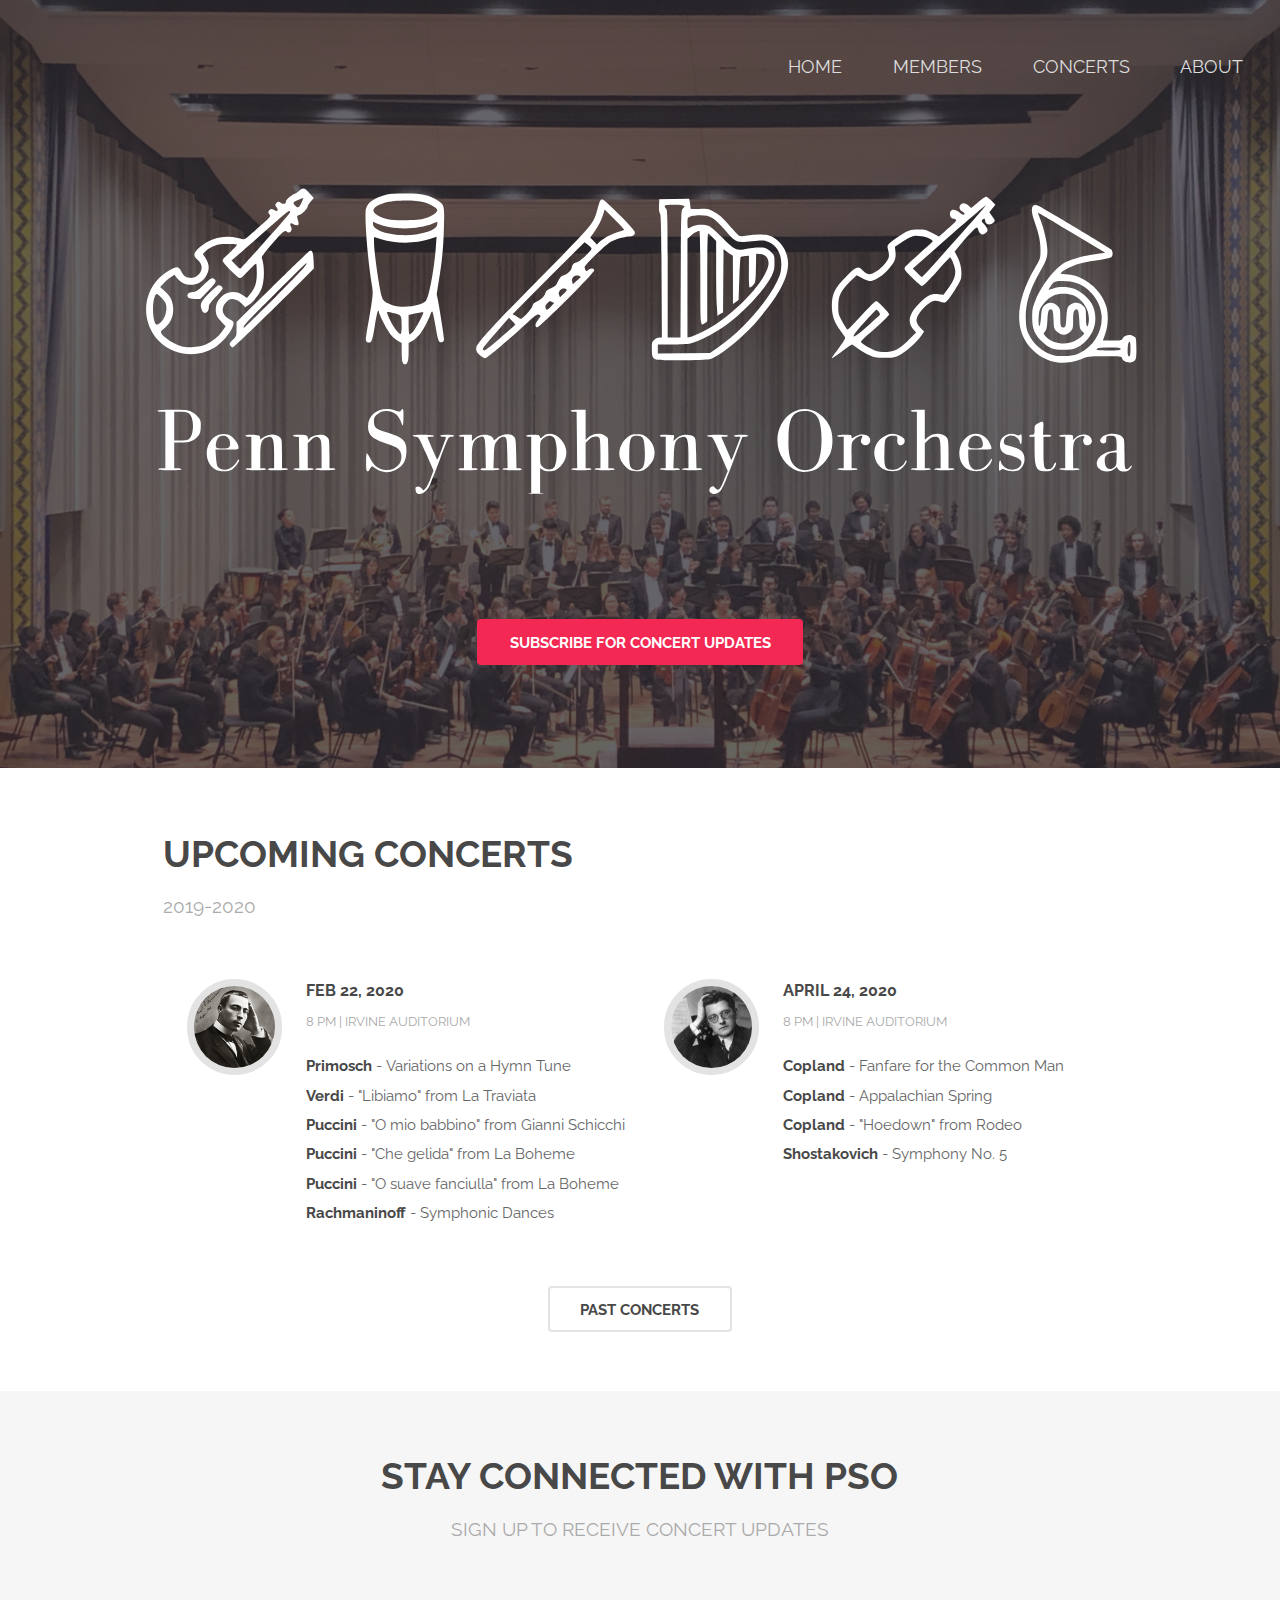
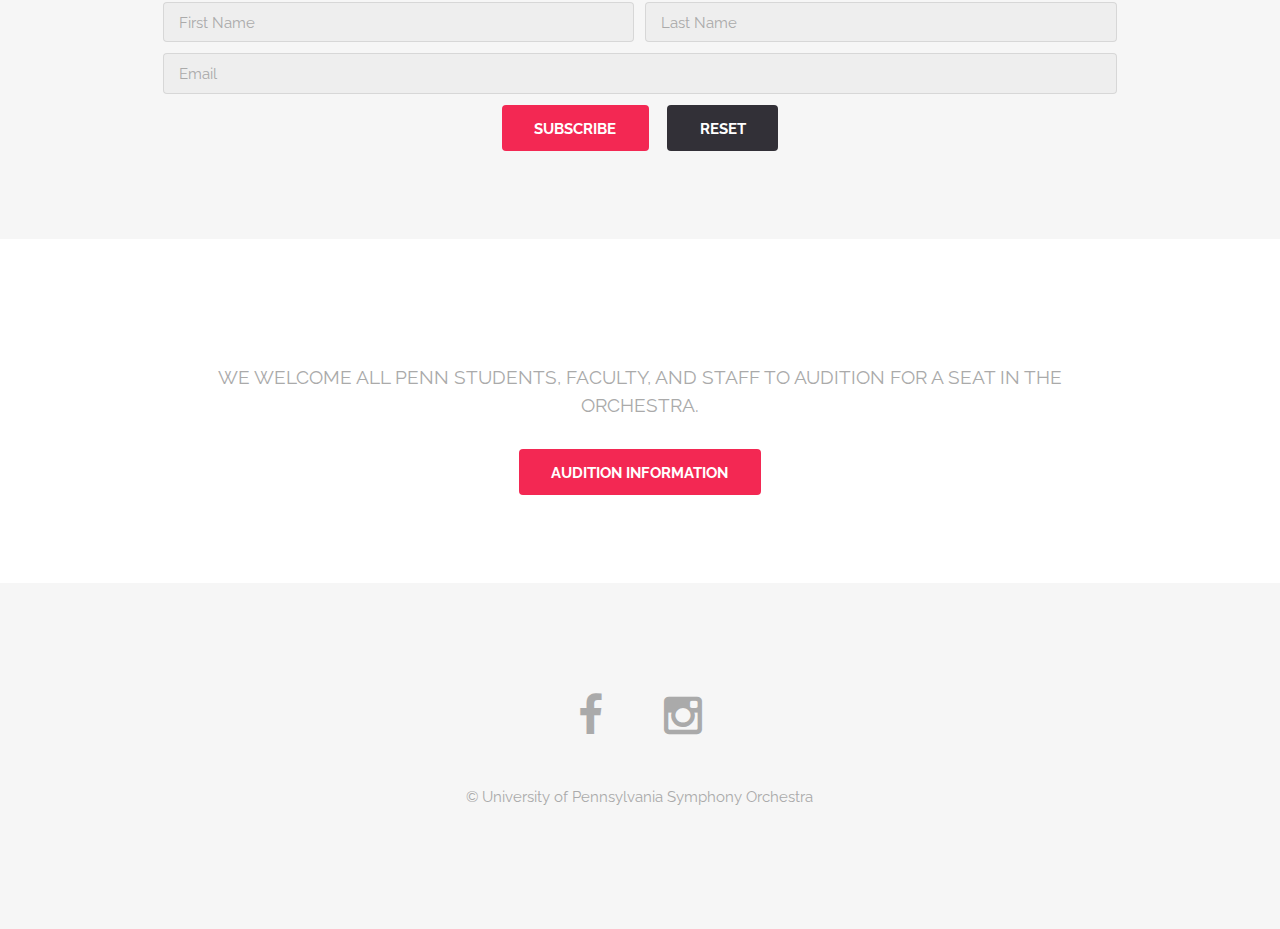
==== commit c9f70b81: "audition text" ====
--- a/index.html
+++ b/index.html
@@ -6,7 +6,7 @@
 -->
 <html>
 	<head>
-		<title>Spatial by TEMPLATED</title>
+		<title>Penn Symphony Orchestra</title>
 		<meta charset="utf-8" />
 		<meta name="viewport" content="width=device-width, initial-scale=1" />
 		<link rel="stylesheet" href="assets/css/main.css" />
@@ -165,8 +165,8 @@
 				<section id="audition" class="wrapper style3 special">
 					<div class="container">
 						<header class="major">
-							<h2>Join the Orchestra</h2>
-							<p>The Penn Symphony Orchestra welcomes all Penn students, faculty, and staff to audition for a seat in the orchestra. </p>
+							<h2>Join the PSO</h2>
+							<p>We welcome all Penn students, faculty, and staff to audition for a seat in the orchestra. </p>
 						</header>
 						<ul class="actions">
 							<li><a href="https://www.sas.upenn.edu/music/performance/auditions" class="button special">Audition Information</a></li>
--- a/assets/css/main.css
+++ b/assets/css/main.css
@@ -2784,7 +2784,13 @@
 		@media screen and (max-width: 480px) {
 
 			.wrapper {
-				padding: 2em 0 0.1em 0;
+				padding: 2em 0 1em 0;
+			}
+
+			.wrapper.style3{
+				background-attachment: scroll;
+				background-image: url("images/overlay.png"), url("../../images/banner.jpg");
+				background-size: cover;
 			}
 
 		}
@@ -2922,7 +2928,7 @@
 				color: #ffffff !important;
 			}
 
-		@media screen and (max-width: 980px) {
+		@media screen and (max-width: 600px) {
 
 			#header {
 				display: none;
@@ -2935,7 +2941,7 @@
 	.navPanelToggle {
 		text-decoration: none;
 		text-decoration: none;
-		height: 100%;
+		height: 20%;
 		left: 0;
 		position: absolute;
 		top: 0;
@@ -2952,7 +2958,7 @@
 			text-transform: none !important;
 		}
 
-		@media screen and (max-width: 980px) {
+		@media screen and (max-width: 600px) {
 
 			.navPanelToggle {
 				display: block;
@@ -3129,6 +3135,8 @@
 
 			#banner {
 				padding: 5em 0 5em 0;
+				background-size: cover;
+
 			}
 
 				#banner h2 {
@@ -3141,6 +3149,8 @@
 
 			#banner {
 				padding: 5em 0 5em 0;
+				background-size: cover;
+
 			}
 
 		}
@@ -3148,7 +3158,10 @@
 		@media screen and (max-width: 736px) {
 
 			#banner {
-				padding: 6em 2em 6em 2em;
+				padding: 6em 0em 6em 0em;
+				background-image: url("images/overlay.png"), url("../../images/banner.jpg");
+				background-size: cover;
+
 			}
 
 				#banner br {
@@ -3168,7 +3181,22 @@
 		@media screen and (max-width: 480px) {
 
 			#banner {
-				padding: 4em 2em 4em 2em;
+				padding: 4em 0em 4em 0em;
+				background-size: cover;
+				background-image: url("images/overlay.png"), url("../../images/banner.jpg");
+				background-attachment: scroll;
+			}
+
+		}
+
+
+		@media screen and (max-width: 300px) {
+
+			#banner {
+				padding: 4em 0em 4em 0em;
+				background-size: cover;
+				background-image: url("images/overlay.png"), url("../../images/banner.jpg");
+				background-attachment: scroll;
 			}
 
 		}
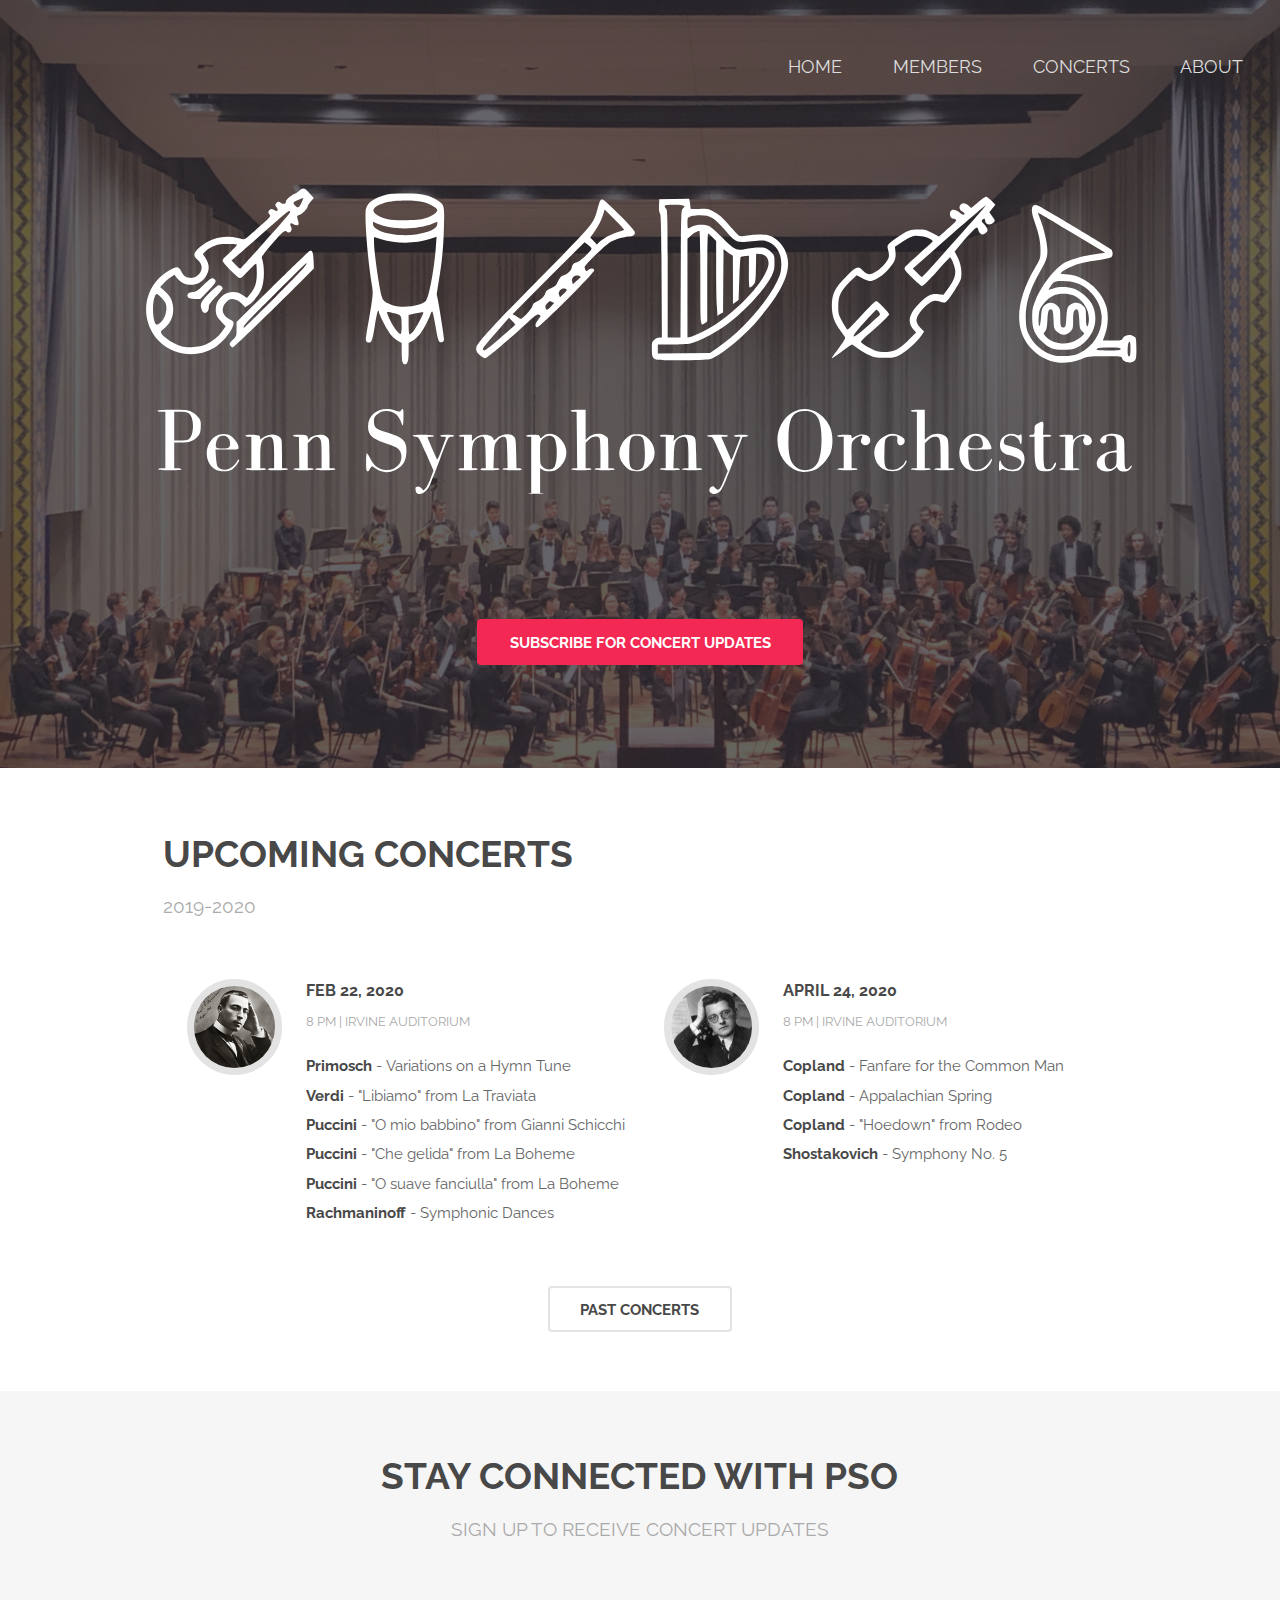
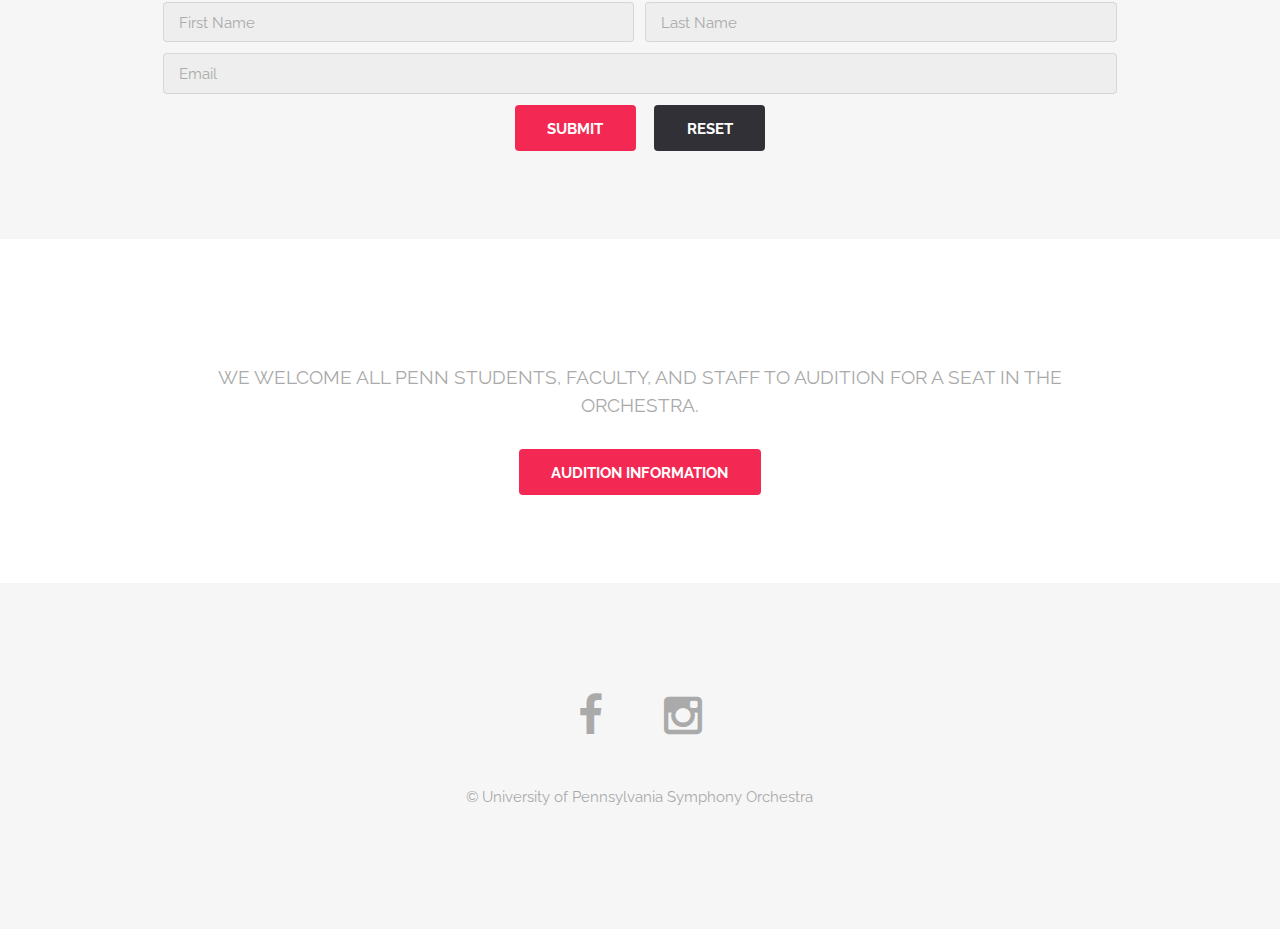
==== commit b8c061f9: "listserv done" ====
--- a/index.html
+++ b/index.html
@@ -130,7 +130,7 @@
 									<h2>Stay Connected with PSO</h2>
 									<p> Sign up to receive concert updates</p>
 								</header>
-								<form method="post" action="#">
+								<form name = "submit-to-google-sheet">
 									<div class="row uniform 50%">
 										<div class="6u 12u$(xsmall)">
 											<input type="text" name="firstname" id="firstName" value="" placeholder="First Name" />
@@ -144,17 +144,56 @@
 										</div>
 										
 									
-									
+										<!-- https://script.google.com/macros/s/AKfycbw7rSIHUBg5MCDzA2bIW3JPCejD19nxwgdCm3CDmbuqjV4mHvtT/exec -->
 										<div class="12u$">
 											<ul class="actions">
-												<li><input type="submit" value="Subscribe" class="special" /></li>
-												<li><input type="reset" value="Reset" /></li>
+												<li><a href="index.html"><input type="submit" value = "Submit" class="button special"/></a></li>
+												<li><input type="reset" value = "reset" class = "button "/></li>
 											</ul>
 										</div>
+
+										
 									</div>
+
+										<p class="js-success-message is-hidden">You have been added to the PSO Email list!</p>
+										<p class="js-error-message is-hidden">Oh no! Something's wrong!</p>
 								</form>
 								
 						</div>
+
+						<script src="https://wzrd.in/standalone/formdata-polyfill"></script>
+						<script src="https://wzrd.in/standalone/promise-polyfill@latest"></script>
+						<script src="https://wzrd.in/standalone/whatwg-fetch@latest"></script>
+						  <script>
+							const scriptURL = 'https://script.google.com/macros/s/AKfycbw7rSIHUBg5MCDzA2bIW3JPCejD19nxwgdCm3CDmbuqjV4mHvtT/exec'
+							const form = document.forms['submit-to-google-sheet']
+						    const successMessage = document.querySelector('.js-success-message')
+							const errorMessage = document.querySelector('.js-error-message')
+							
+							form.addEventListener('submit', e => {
+							  e.preventDefault()
+							  fetch(scriptURL, { method: 'POST', body: new FormData(form)})
+								.then(response => showSuccessMessage(response))
+								.catch(error => showErrorMessage(error))
+							})
+							function showSuccessMessage (response) {
+								console.log('Success!', response)
+								setTimeout(() => {
+									successMessage.classList.remove('is-hidden')
+								}, 500)
+								document.getElementById('firstName').value = '';
+								document.getElementById('lastName').value = '';
+								document.getElementById('email').value = '';
+
+							}
+
+							function showErrorMessage (error) {
+								console.error('Error!', error.message)
+								setTimeout(() => {
+									errorMessage.classList.remove('is-hidden')
+								}, 500)
+							}
+						  </script>
 				</section>
 
 
--- a/assets/css/main.css
+++ b/assets/css/main.css
@@ -3326,3 +3326,7 @@
 		}
 
 .w3-opacity,.w3-hover-opacity:hover{opacity:0.60}.w3-opacity-off,.w3-hover-opacity-off:hover{opacity:1}
+
+.is-hidden {
+	display: none !important;
+  }
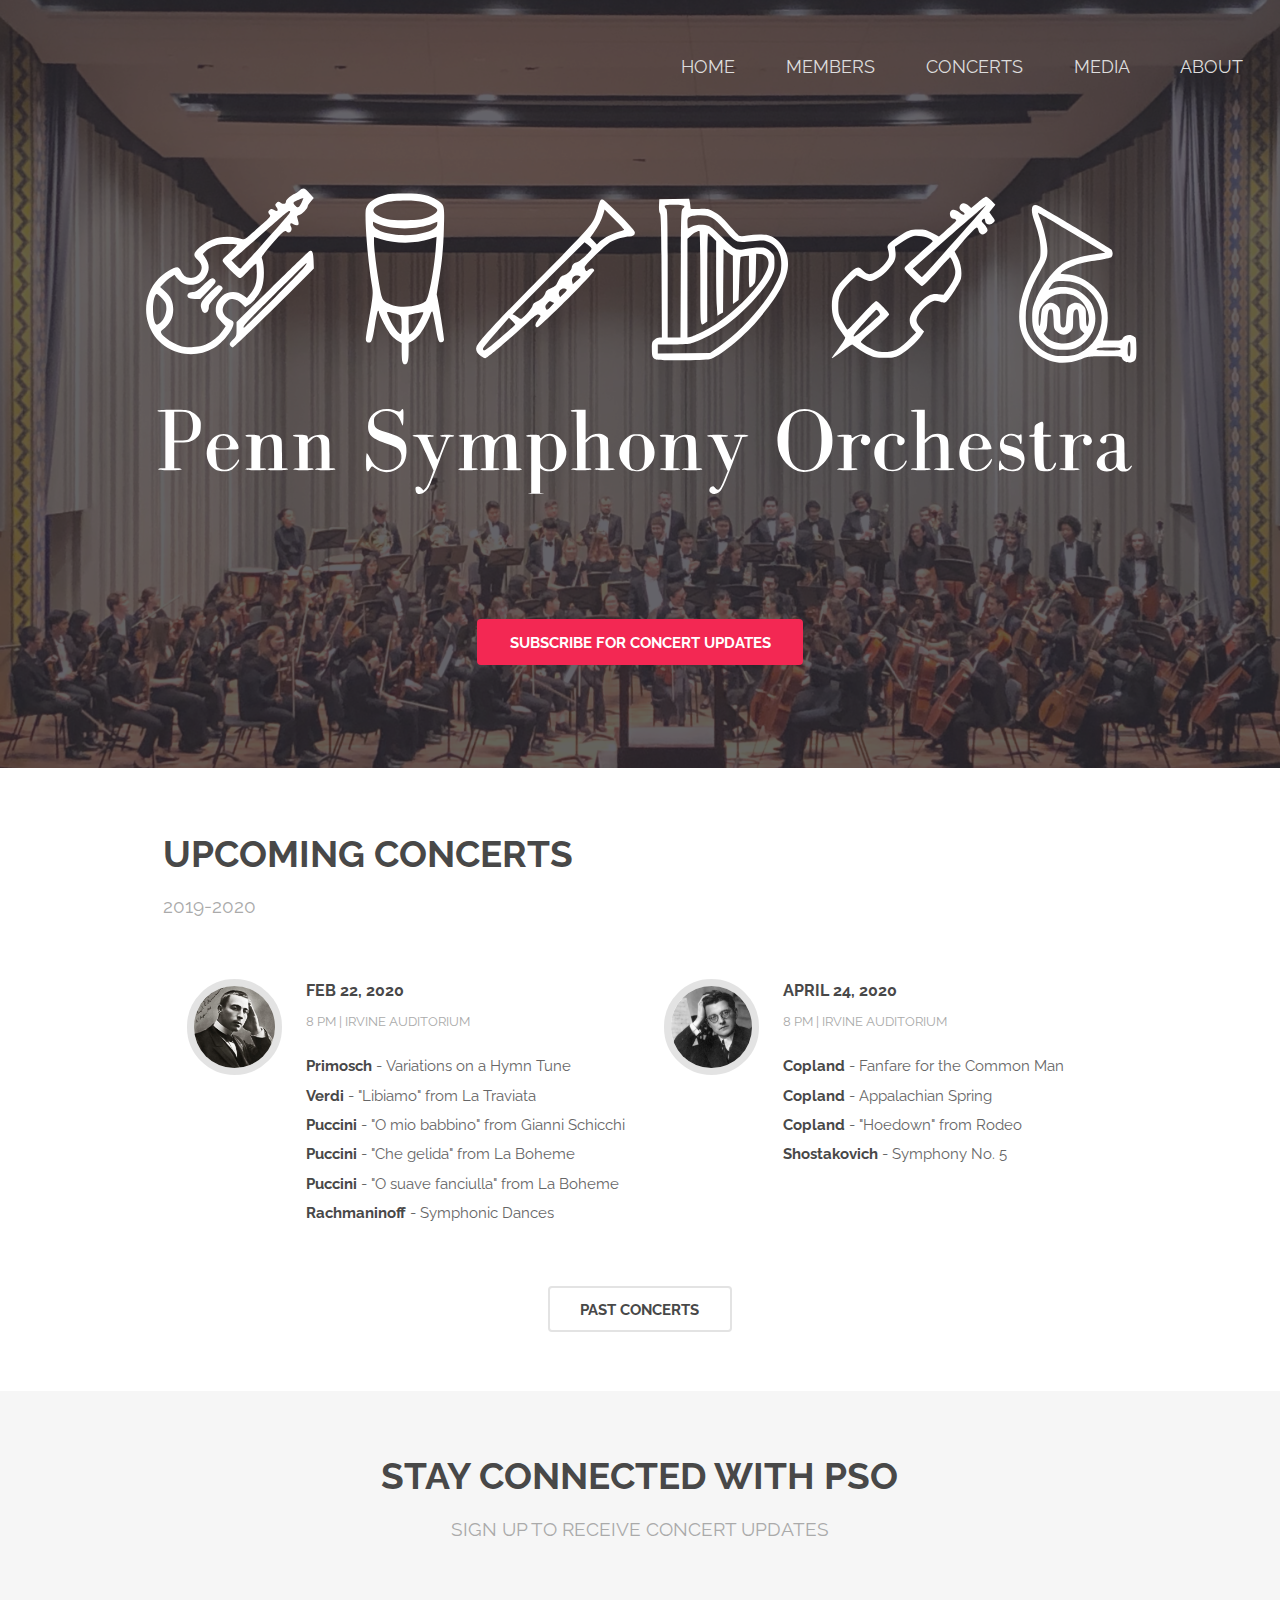
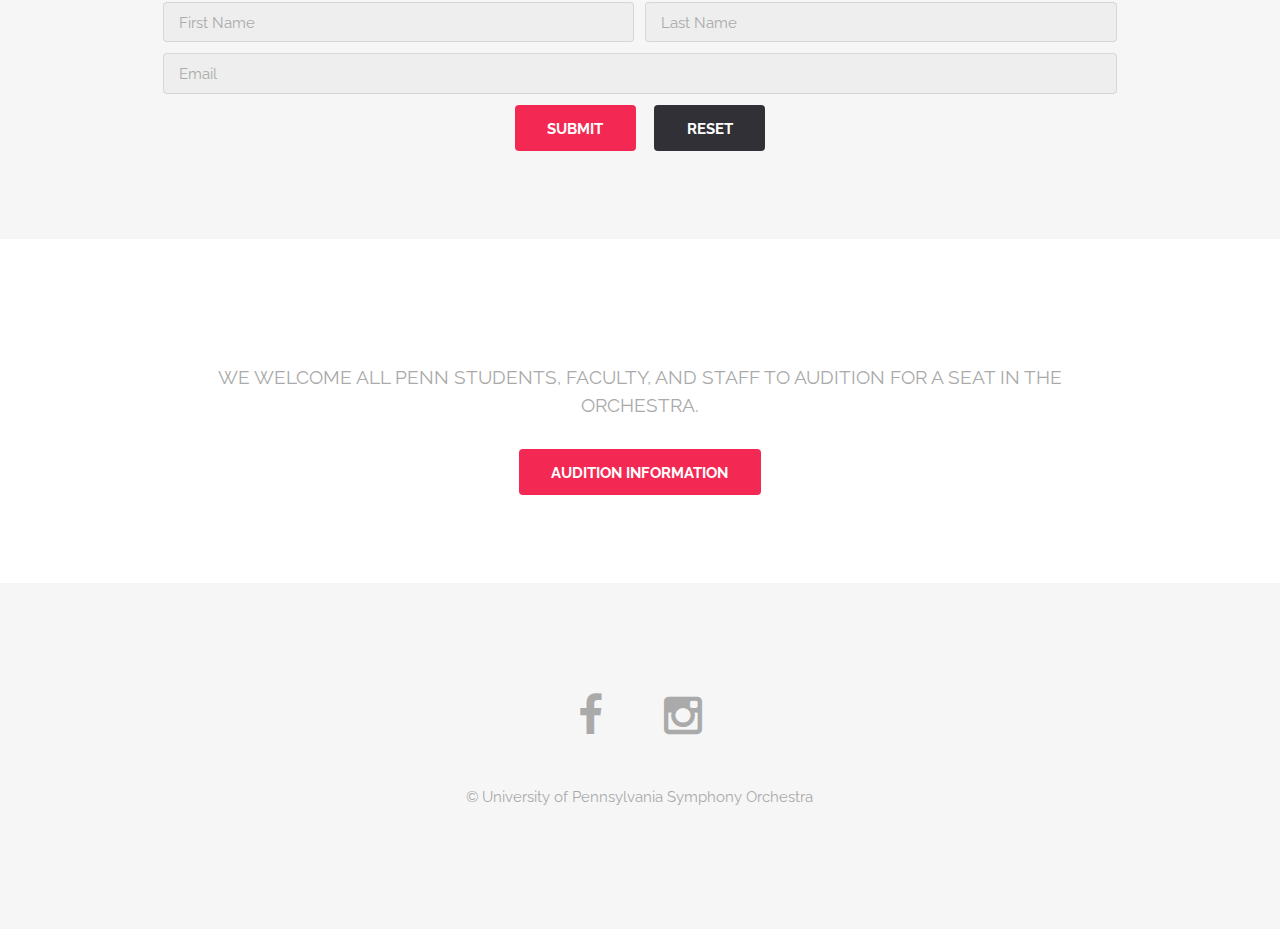
==== commit b2090491: "included media" ====
--- a/index.html
+++ b/index.html
@@ -22,6 +22,7 @@
 						<li><a href="index.html">Home</a></li>
 						<li><a href="members.html">Members</a></li>
 						<li><a href="concert.html">Concerts</a></li>
+						<li><a href="media.html">Media</a></li>
 						<li><a href="generic.html">About</a></li>
 
 					</ul>
@@ -147,7 +148,7 @@
 										<!-- https://script.google.com/macros/s/AKfycbw7rSIHUBg5MCDzA2bIW3JPCejD19nxwgdCm3CDmbuqjV4mHvtT/exec -->
 										<div class="12u$">
 											<ul class="actions">
-												<li><a href="index.html"><input type="submit" value = "Submit" class="button special"/></a></li>
+												<li><input type="submit" value = "Submit" class="button special"/></li>
 												<li><input type="reset" value = "reset" class = "button "/></li>
 											</ul>
 										</div>
--- a/assets/css/main.css
+++ b/assets/css/main.css
@@ -2928,7 +2928,7 @@
 				color: #ffffff !important;
 			}
 
-		@media screen and (max-width: 600px) {
+		@media screen and (max-width: 730px) {
 
 			#header {
 				display: none;
@@ -2958,7 +2958,7 @@
 			text-transform: none !important;
 		}
 
-		@media screen and (max-width: 600px) {
+		@media screen and (max-width: 730px) {
 
 			.navPanelToggle {
 				display: block;
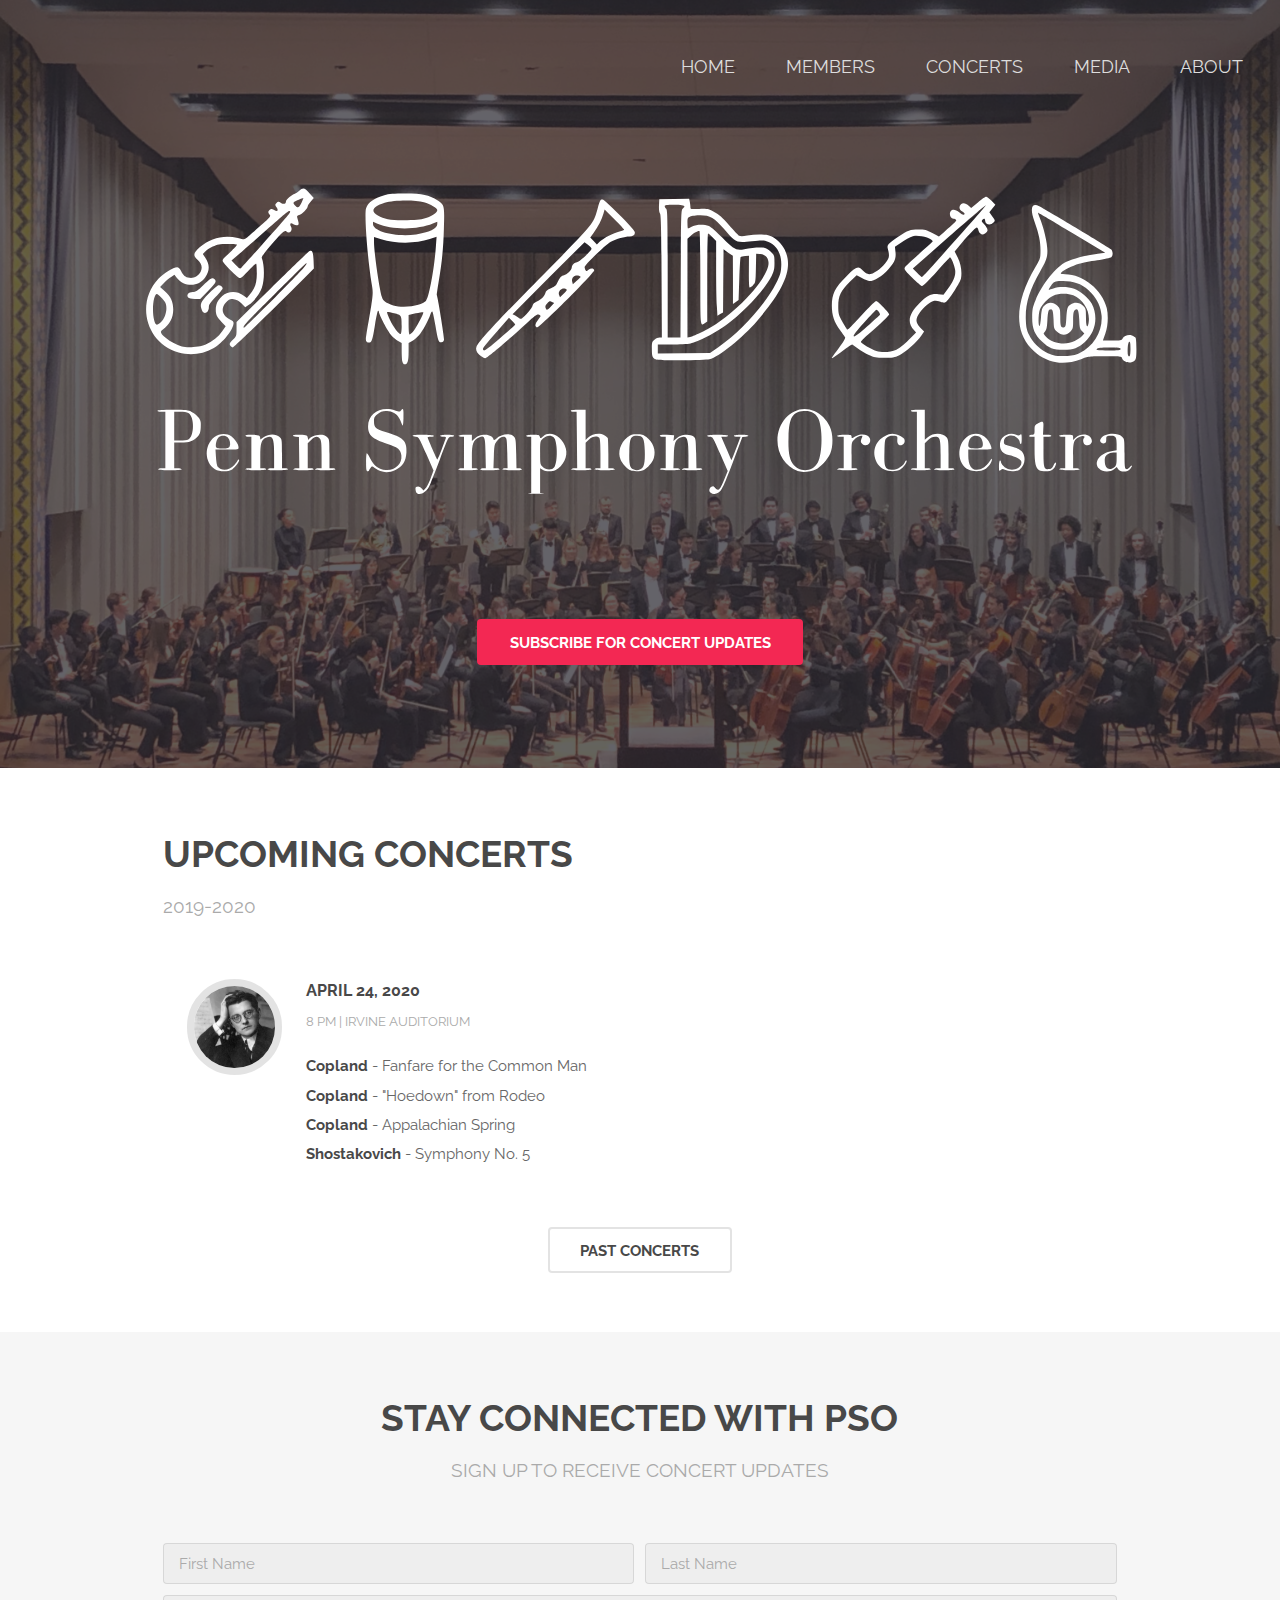
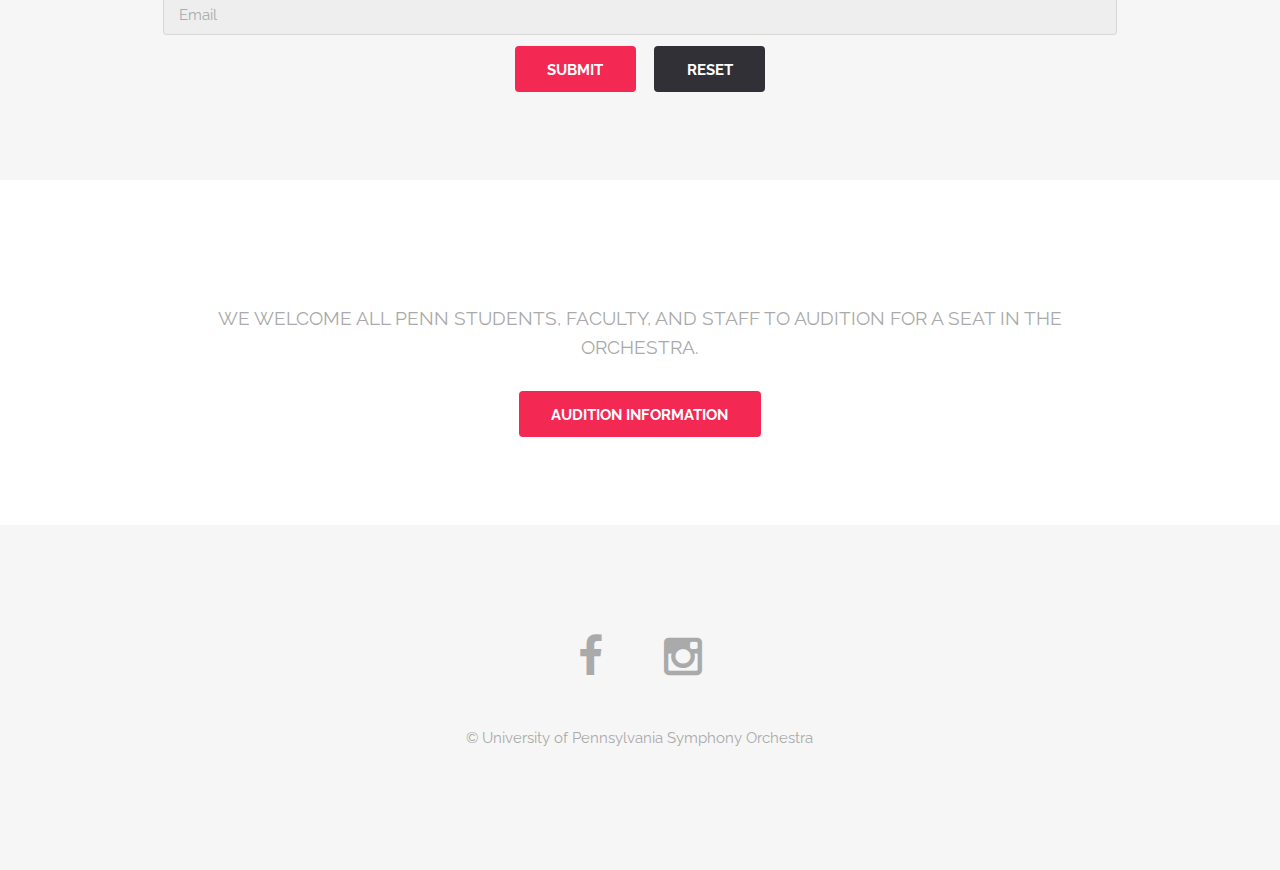
==== commit 21382f94: "updates" ====
--- a/index.html
+++ b/index.html
@@ -49,33 +49,7 @@
 				
 		</section>
 		
-
-			<!-- Who are We  -->
-				<!-- <section id="who" class="wrapper style2 special">
-					<div class="container">
-							<h2>Who are we?</h2>
-						
-						<div class="row 150%">
-							<div class="6u 12u$(xsmall)">
-								<div class="image fit captioned">
-									<img src="images/community.jpg" alt="" />
-									<h3>A Community</h3>
-								</div>
-								<a href="members.html" class="button big">View Gallery</a></li>
-								
-							</div>
-
-							<div class="6u$ 12u$(xsmall)">
-								<div class="image fit captioned">
-									<img src="images/orchestra.jpg" alt="" />
-									<h3>UPenn's Premier Symphony Orchestra</h3>
-								</div>
-								<a href="generic.html" class="button big">Learn More</a></li>
-
-							</div>
-						</div>
-					</div>
-				</section> -->
+		
 
 			<!-- Upcoming Concerts  -->
 				<section id="upcoming" class="wrapper style1">
@@ -84,8 +58,10 @@
 							<h2>Upcoming Concerts</h2>
 							<p>2019-2020</p>
 						</header>
+						<center>
+
 						<div class="feature-grid">
-							<div class="feature">
+							<!-- <div class="feature">
 								<div class="image rounded"><img src="images/rachmaninoff.jpg" alt="" /></div> 
 
 								<div class="content">
@@ -100,7 +76,7 @@
 											<b>Puccini</b> - "O suave fanciulla" from La Boheme  <br>
 											<b>Rachmaninoff</b> - Symphonic Dances</p> 
 								</div>
-							</div>
+							</div> -->
 							<div class="feature">
 								<div class="image rounded"><img src="images/shostakovich.jpg" alt="" /></div>
 								<div class="content">
@@ -110,16 +86,17 @@
 									</header>
 									<p>
 										<b>Copland</b> - Fanfare for the Common Man <br>
+										<b>Copland</b> - "Hoedown" from Rodeo <br>
 										<b>Copland</b> - Appalachian Spring <br>
-										<b>Copland</b> - "Hoedown" from Rodeo <br>
 										<b>Shostakovich</b> - Symphony No. 5 <br>
 									</p>
 								</div>
 							</div>
 
 							
-							
 						</div>
+					</center>
+
 						<center><a href="concert.html#1920" class="button alt">Past Concerts</a></center>
 
 					</div>
@@ -134,16 +111,15 @@
 								<form name = "submit-to-google-sheet">
 									<div class="row uniform 50%">
 										<div class="6u 12u$(xsmall)">
-											<input type="text" name="firstname" id="firstName" value="" placeholder="First Name" />
+											<input type="text" name="firstname" id="firstName" value="" required="required" placeholder="First Name" />
 										</div>
 										<div class="6u$ 12u$(xsmall)">
-											<input type="text" name="lastname" id="lastName" value="" placeholder="Last Name" />
+											<input type="text" name="lastname" id="lastName" value="" required="required" placeholder="Last Name" />
 										</div>
 		
 										<div class="12u$">
-											<input type = "email" name="email" id="email" placeholder="Email"/>
-										</div>
-										
+											<input type = "email" name="email" id="email"required="required" placeholder="Email"/>
+										</div>
 									
 										<!-- https://script.google.com/macros/s/AKfycbw7rSIHUBg5MCDzA2bIW3JPCejD19nxwgdCm3CDmbuqjV4mHvtT/exec -->
 										<div class="12u$">
@@ -152,10 +128,7 @@
 												<li><input type="reset" value = "reset" class = "button "/></li>
 											</ul>
 										</div>
-
-										
 									</div>
-
 										<p class="js-success-message is-hidden">You have been added to the PSO Email list!</p>
 										<p class="js-error-message is-hidden">Oh no! Something's wrong!</p>
 								</form>
@@ -172,6 +145,7 @@
 							const errorMessage = document.querySelector('.js-error-message')
 							
 							form.addEventListener('submit', e => {
+								
 							  e.preventDefault()
 							  fetch(scriptURL, { method: 'POST', body: new FormData(form)})
 								.then(response => showSuccessMessage(response))
@@ -219,7 +193,7 @@
 			<footer id="footer">
 				<div class="container">
 					<ul class="icons">
-						<li><a href="https://www.facebook.com/PennOrchestras/" class="icon fa-facebook"></a></li>
+						<li><a href="https://www.facebook.com/PennSymphony/" class="icon fa-facebook"></a></li>
 						<li><a href="https://www.instagram.com/pennsymphony/" class="icon fa-instagram"></a></li>
 					</ul>
 					<ul class="copyright">
--- a/assets/css/main.css
+++ b/assets/css/main.css
@@ -2345,7 +2345,7 @@
 				border: solid 0.5em rgba(144, 144, 144, 0.25);
 				border-radius: 100%;
 			}
-
+	
 		.image.captioned {
 			border-radius: 0;
 			margin-bottom: 4em;
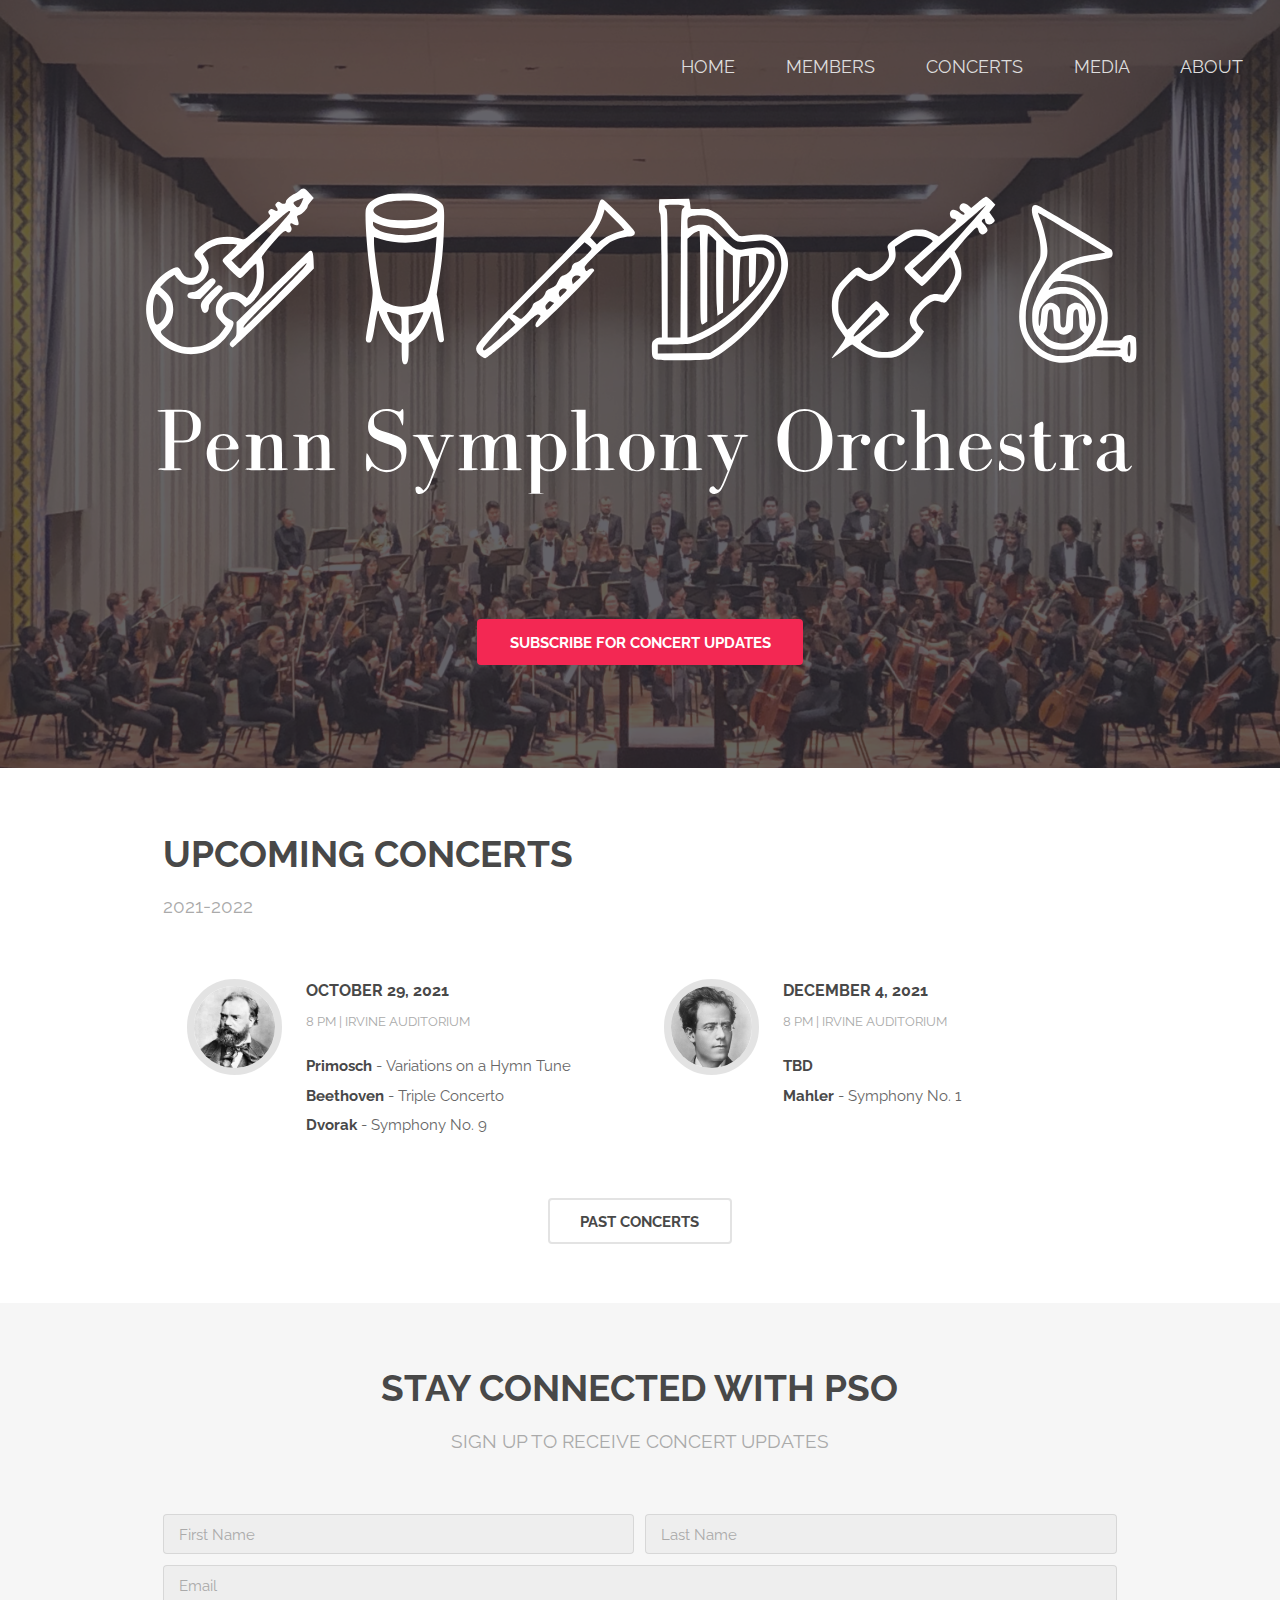
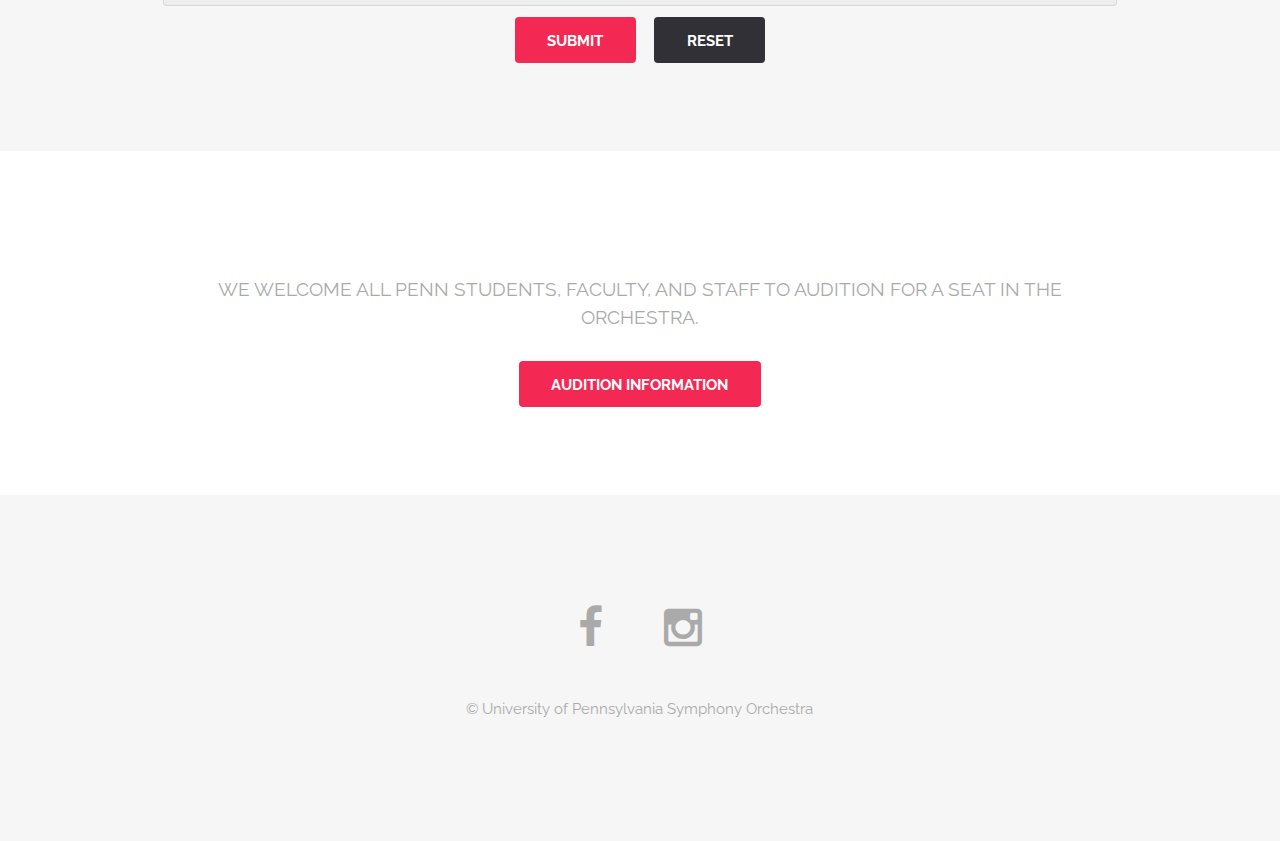
==== commit eb0a554c: "edit home page 21 fall" ====
--- a/index.html
+++ b/index.html
@@ -5,63 +5,92 @@
 	Released for free under the Creative Commons Attribution 3.0 license (templated.co/license)
 -->
 <html>
-	<head>
-		<title>Penn Symphony Orchestra</title>
-		<meta charset="utf-8" />
-		<meta name="viewport" content="width=device-width, initial-scale=1" />
-		<link rel="stylesheet" href="assets/css/main.css" />
-	</head>
-	<body class="landing">
-
-		<!-- Header -->
-			<header id="header" class="alt">
-				
-				<h1><strong><a href="index.html"></a></strong></h1>
-				<nav id="nav">
-					<ul>
-						<li><a href="index.html">Home</a></li>
-						<li><a href="members.html">Members</a></li>
-						<li><a href="concert.html">Concerts</a></li>
-						<li><a href="media.html">Media</a></li>
-						<li><a href="generic.html">About</a></li>
-
-					</ul>
-				</nav>
+
+<head>
+	<title>Penn Symphony Orchestra</title>
+	<meta charset="utf-8" />
+	<meta name="viewport" content="width=device-width, initial-scale=1" />
+	<link rel="stylesheet" href="assets/css/main.css" />
+</head>
+
+<body class="landing">
+
+	<!-- Header -->
+	<header id="header" class="alt">
+
+		<h1><strong><a href="index.html"></a></strong></h1>
+		<nav id="nav">
+			<ul>
+				<li><a href="index.html">Home</a></li>
+				<li><a href="members.html">Members</a></li>
+				<li><a href="concert.html">Concerts</a></li>
+				<li><a href="media.html">Media</a></li>
+				<li><a href="generic.html">About</a></li>
+
+			</ul>
+		</nav>
+	</header>
+
+	<a href="#menu" class="navPanelToggle"><span class="fa fa-bars"></span></a>
+
+	<!-- Banner -->
+	<section id="banner">
+
+		<div align="center">
+			<div class="10u$">
+				<span class="image ">
+
+					<img src="images/psoLogoWhite.svg" alt>
+
+				</span>
+			</div>
+		</div>
+		<ul class="actions">
+			<li><a href="#listserv" class="button special">Subscribe for Concert Updates</a></li>
+		</ul>
+
+	</section>
+
+
+
+	<!-- Upcoming Concerts  -->
+	<section id="upcoming" class="wrapper style1">
+		<div class="container">
+			<header class="major special">
+				<h2>Upcoming Concerts</h2>
+				<p>2021-2022</p>
 			</header>
-
-			<a href="#menu" class="navPanelToggle"><span class="fa fa-bars"></span></a>
-
-		<!-- Banner -->
-		<section id="banner">
-
-				<div align = "center">
-					<div class = "10u$">
-						<span class = "image ">
-							
-							<img src = "images/psoLogoWhite.svg"  alt>
-
-						</span>
-					</div>
-				</div>
-				<ul class="actions">
-					<li><a href="#listserv" class="button special">Subscribe for Concert Updates</a></li>
-				</ul>
-				
-		</section>
-		
-		
-
-			<!-- Upcoming Concerts  -->
-				<section id="upcoming" class="wrapper style1">
-					<div class="container">
-						<header class="major special">
-							<h2>Upcoming Concerts</h2>
-							<p>2019-2020</p>
-						</header>
-						<center>
-
-						<div class="feature-grid">
-							<!-- <div class="feature">
+			<center>
+
+				<div class="feature-grid">
+					<div class="feature">
+						<div class="image rounded"><img src="images/dvorak.jpg" alt="" /></div>
+						<div class="content">
+							<header>
+								<h4>October 29, 2021</h4>
+								<p>8 pm | Irvine Auditorium</p>
+							</header>
+							<p>
+								<b>Primosch</b> - Variations on a Hymn Tune <br>
+								<b>Beethoven</b> - Triple Concerto <br>
+								<b>Dvorak</b> - Symphony No. 9 <br>
+							</p>
+						</div>
+					</div>
+					<div class="feature">
+						<div class="image rounded"><img src="images/mahler.jpg" alt="" /></div>
+						<div class="content">
+							<header>
+								<h4>December 4, 2021</h4>
+								<p>8 pm | Irvine Auditorium</p>
+							</header>
+							<p>
+								<b>TBD</b><br>
+								<b>Mahler</b> - Symphony No. 1 <br>
+							</p>
+						</div>
+					</div>
+					<!-- <div class="feature">
 								<div class="image rounded"><img src="images/rachmaninoff.jpg" alt="" /></div> 
 
 								<div class="content">
@@ -77,7 +106,7 @@
 											<b>Rachmaninoff</b> - Symphonic Dances</p> 
 								</div>
 							</div> -->
-							<div class="feature">
+					<!-- <div class="feature">
 								<div class="image rounded"><img src="images/shostakovich.jpg" alt="" /></div>
 								<div class="content">
 									<header>
@@ -91,122 +120,125 @@
 										<b>Shostakovich</b> - Symphony No. 5 <br>
 									</p>
 								</div>
-							</div>
-
-							
-						</div>
-					</center>
-
-						<center><a href="concert.html#1920" class="button alt">Past Concerts</a></center>
-
-					</div>
-				</section>
-			<!--ListServ -->	
-				<section id="listserv" class="wrapper style2 special">
-						<div class="container">
-								<header class="major">
-									<h2>Stay Connected with PSO</h2>
-									<p> Sign up to receive concert updates</p>
-								</header>
-								<form name = "submit-to-google-sheet">
-									<div class="row uniform 50%">
-										<div class="6u 12u$(xsmall)">
-											<input type="text" name="firstname" id="firstName" value="" required="required" placeholder="First Name" />
-										</div>
-										<div class="6u$ 12u$(xsmall)">
-											<input type="text" name="lastname" id="lastName" value="" required="required" placeholder="Last Name" />
-										</div>
-		
-										<div class="12u$">
-											<input type = "email" name="email" id="email"required="required" placeholder="Email"/>
-										</div>
-									
-										<!-- https://script.google.com/macros/s/AKfycbw7rSIHUBg5MCDzA2bIW3JPCejD19nxwgdCm3CDmbuqjV4mHvtT/exec -->
-										<div class="12u$">
-											<ul class="actions">
-												<li><input type="submit" value = "Submit" class="button special"/></li>
-												<li><input type="reset" value = "reset" class = "button "/></li>
-											</ul>
-										</div>
-									</div>
-										<p class="js-success-message is-hidden">You have been added to the PSO Email list!</p>
-										<p class="js-error-message is-hidden">Oh no! Something's wrong!</p>
-								</form>
-								
-						</div>
-
-						<script src="https://wzrd.in/standalone/formdata-polyfill"></script>
-						<script src="https://wzrd.in/standalone/promise-polyfill@latest"></script>
-						<script src="https://wzrd.in/standalone/whatwg-fetch@latest"></script>
-						  <script>
-							const scriptURL = 'https://script.google.com/macros/s/AKfycbw7rSIHUBg5MCDzA2bIW3JPCejD19nxwgdCm3CDmbuqjV4mHvtT/exec'
-							const form = document.forms['submit-to-google-sheet']
-						    const successMessage = document.querySelector('.js-success-message')
-							const errorMessage = document.querySelector('.js-error-message')
-							
-							form.addEventListener('submit', e => {
-								
-							  e.preventDefault()
-							  fetch(scriptURL, { method: 'POST', body: new FormData(form)})
-								.then(response => showSuccessMessage(response))
-								.catch(error => showErrorMessage(error))
-							})
-							function showSuccessMessage (response) {
-								console.log('Success!', response)
-								setTimeout(() => {
-									successMessage.classList.remove('is-hidden')
-								}, 500)
-								document.getElementById('firstName').value = '';
-								document.getElementById('lastName').value = '';
-								document.getElementById('email').value = '';
-
-							}
-
-							function showErrorMessage (error) {
-								console.error('Error!', error.message)
-								setTimeout(() => {
-									errorMessage.classList.remove('is-hidden')
-								}, 500)
-							}
-						  </script>
-				</section>
-
-
-				
-
-
-			<!-- Audition Info -->
-				<section id="audition" class="wrapper style3 special">
-					<div class="container">
-						<header class="major">
-							<h2>Join the PSO</h2>
-							<p>We welcome all Penn students, faculty, and staff to audition for a seat in the orchestra. </p>
-						</header>
+							</div> -->
+
+
+				</div>
+			</center>
+			<center><a href="concert.html#1920" class="button alt">Past Concerts</a></center>
+
+		</div>
+	</section>
+	<!--ListServ -->
+	<section id="listserv" class="wrapper style2 special">
+		<div class="container">
+			<header class="major">
+				<h2>Stay Connected with PSO</h2>
+				<p> Sign up to receive concert updates</p>
+			</header>
+			<form name="submit-to-google-sheet">
+				<div class="row uniform 50%">
+					<div class="6u 12u$(xsmall)">
+						<input type="text" name="firstname" id="firstName" value="" required="required"
+							placeholder="First Name" />
+					</div>
+					<div class="6u$ 12u$(xsmall)">
+						<input type="text" name="lastname" id="lastName" value="" required="required"
+							placeholder="Last Name" />
+					</div>
+
+					<div class="12u$">
+						<input type="email" name="email" id="email" required="required" placeholder="Email" />
+					</div>
+
+					<!-- https://script.google.com/macros/s/AKfycbw7rSIHUBg5MCDzA2bIW3JPCejD19nxwgdCm3CDmbuqjV4mHvtT/exec -->
+					<div class="12u$">
 						<ul class="actions">
-							<li><a href="https://www.sas.upenn.edu/music/performance/auditions" class="button special">Audition Information</a></li>
+							<li><input type="submit" value="Submit" class="button special" /></li>
+							<li><input type="reset" value="reset" class="button " /></li>
 						</ul>
-							
-					</div>
-				</section>
-
-		<!-- Footer -->
-			<footer id="footer">
-				<div class="container">
-					<ul class="icons">
-						<li><a href="https://www.facebook.com/PennSymphony/" class="icon fa-facebook"></a></li>
-						<li><a href="https://www.instagram.com/pennsymphony/" class="icon fa-instagram"></a></li>
-					</ul>
-					<ul class="copyright">
-						<li>&copy; University of Pennsylvania Symphony Orchestra</li>
-					</ul>
+					</div>
 				</div>
-			</footer>
-
-		<!-- Scripts -->
-			<script src="assets/js/jquery.min.js"></script>
-			<script src="assets/js/skel.min.js"></script>
-			<script src="assets/js/util.js"></script>
-			<script src="assets/js/main.js"></script>
-
-	</body>
+				<p class="js-success-message is-hidden">You have been added to the PSO Email list!</p>
+				<p class="js-error-message is-hidden">Oh no! Something's wrong!</p>
+			</form>
+
+		</div>
+
+		<script src="https://wzrd.in/standalone/formdata-polyfill"></script>
+		<script src="https://wzrd.in/standalone/promise-polyfill@latest"></script>
+		<script src="https://wzrd.in/standalone/whatwg-fetch@latest"></script>
+		<script>
+			const scriptURL = 'https://script.google.com/macros/s/AKfycbw7rSIHUBg5MCDzA2bIW3JPCejD19nxwgdCm3CDmbuqjV4mHvtT/exec'
+			const form = document.forms['submit-to-google-sheet']
+			const successMessage = document.querySelector('.js-success-message')
+			const errorMessage = document.querySelector('.js-error-message')
+
+			form.addEventListener('submit', e => {
+
+				e.preventDefault()
+				fetch(scriptURL, { method: 'POST', body: new FormData(form) })
+					.then(response => showSuccessMessage(response))
+					.catch(error => showErrorMessage(error))
+			})
+			function showSuccessMessage(response) {
+				console.log('Success!', response)
+				setTimeout(() => {
+					successMessage.classList.remove('is-hidden')
+				}, 500)
+				document.getElementById('firstName').value = '';
+				document.getElementById('lastName').value = '';
+				document.getElementById('email').value = '';
+
+			}
+
+			function showErrorMessage(error) {
+				console.error('Error!', error.message)
+				setTimeout(() => {
+					errorMessage.classList.remove('is-hidden')
+				}, 500)
+			}
+		</script>
+	</section>
+
+
+
+
+
+	<!-- Audition Info -->
+	<section id="audition" class="wrapper style3 special">
+		<div class="container">
+			<header class="major">
+				<h2>Join PSO</h2>
+				<p>We welcome all Penn students, faculty, and staff to audition for a seat in the orchestra. </p>
+			</header>
+			<ul class="actions">
+				<li><a href="https://www.sas.upenn.edu/music/performance/auditions" class="button special">Audition
+						Information</a></li>
+			</ul>
+
+		</div>
+	</section>
+
+	<!-- Footer -->
+	<footer id="footer">
+		<div class="container">
+			<ul class="icons">
+				<li><a href="https://www.facebook.com/PennSymphony/" class="icon fa-facebook"></a></li>
+				<li><a href="https://www.instagram.com/pennsymphony/" class="icon fa-instagram"></a></li>
+			</ul>
+			<ul class="copyright">
+				<li>&copy; University of Pennsylvania Symphony Orchestra</li>
+			</ul>
+		</div>
+	</footer>
+
+	<!-- Scripts -->
+	<script src="assets/js/jquery.min.js"></script>
+	<script src="assets/js/skel.min.js"></script>
+	<script src="assets/js/util.js"></script>
+	<script src="assets/js/main.js"></script>
+
+</body>
+
 </html>